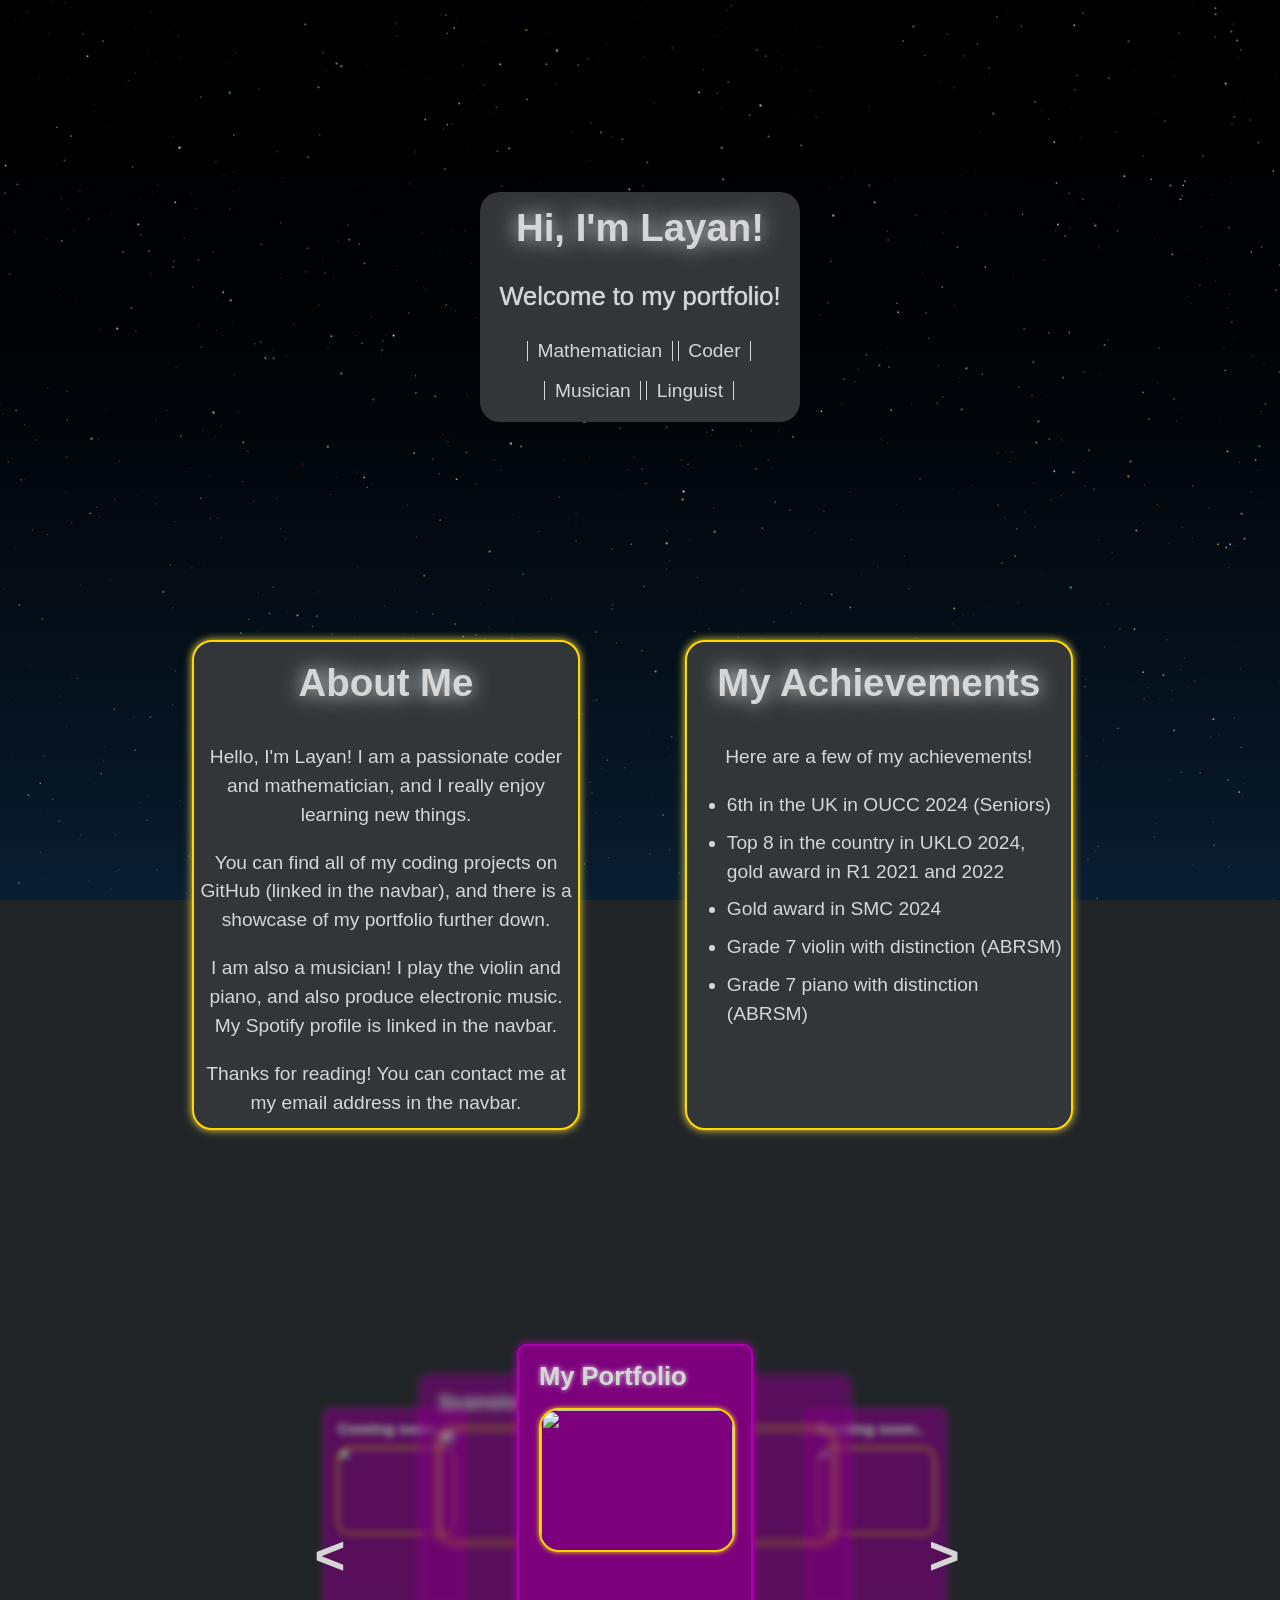
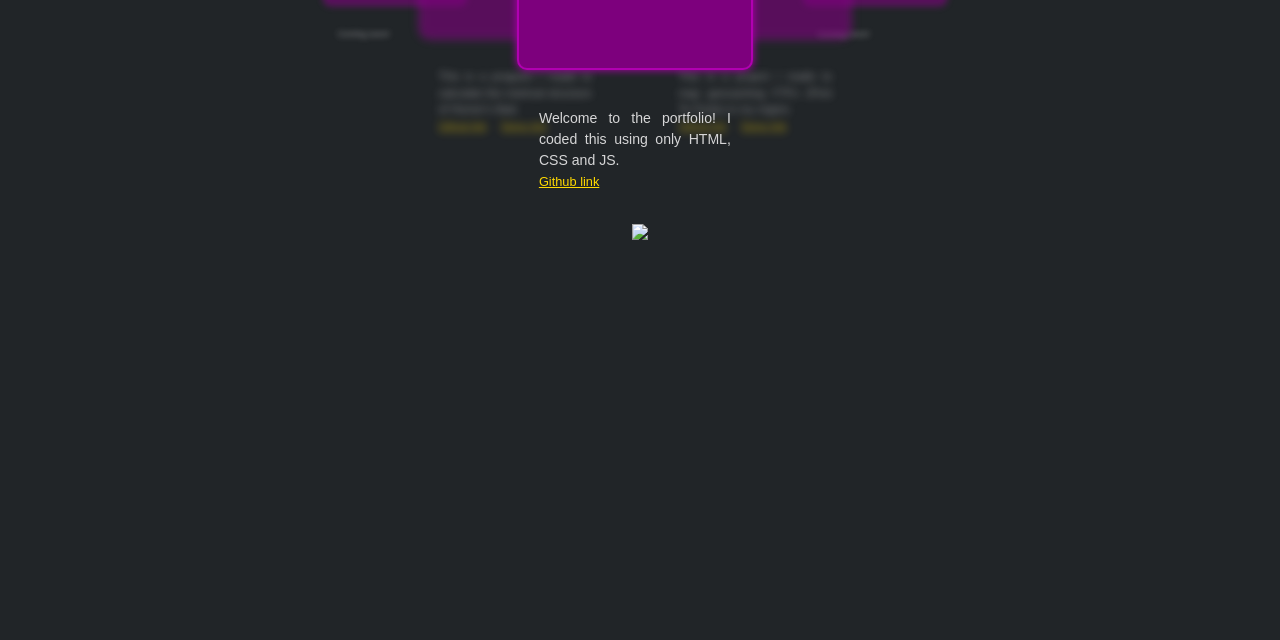
==== index.html @ 6d386d2b "Add files via upload" ====
<!DOCTYPE html>
<html lang="en">
<head>
    <meta charset="UTF-8">
    <meta name="viewport" content="width=device-width, initial-scale=1.0">
    <title>Layan Jethwa - Portfolio</title>
    <link rel="stylesheet" href="style.css">
</head>

<header>
    <div id="navbar-div">
        <a id="spotify" href="https://open.spotify.com/artist/2Bqgl0h9npfGQvjGFLXoxl" target="_blank"><img src="nav_icons/spotify.png"></a>
        <ul id="navbar">
            <li><a href="#home-rect">Home</a></li>
            <li><a href="#about-me">About</a></li>
            <li><a href="#next">Portfolio</a></li>
        </ul>
        <a id="github" href="https://github.com/LayanJethwa/" target="_blank"><img src="nav_icons/github.png"></a>
        <a id="email" href="mailto:lrsjethwa3.14@gmail.com" target="_blank"><img src="nav_icons/email.png"></a>
        <a id="logo" href="#logo-rect"><img src="logo/Layan Jethwa.png"></a>
    </div>
</header>

<body>
    <canvas id="canvas"></canvas>
    <section id="home">
        <div id="home-rect">
            <h1 id="hello">Hi, I'm Layan!</h1>
            <p id="welcome">Welcome to my portfolio!</p>
            <ul id="activities">
                <li> Mathematician</li>
                <li>Coder</li>
                <li>Musician</li>
                <li>Linguist</li>
            </ul>
        </div>
    </section>
    
    <section id="about">

        <div id="about-me">
            <h2 id="about-me-text">About Me</h2>
            <p id="text">Hello, I'm Layan! I am a passionate coder and mathematician, and I really enjoy learning new things.</p>
            <p id="text">You can find all of my coding projects on GitHub (linked in the navbar), and there is a showcase of my portfolio further down.</p>
            <p id="text">I am also a musician! I play the violin and piano, and also produce electronic music. My Spotify profile is linked in the navbar.</p>
            <p id="text">Thanks for reading! You can contact me at my email address in the navbar.</p>
        </div>

        <div id="achievements">
            <h2 id="achievement-text">My Achievements</h2>
            <p id="text">Here are a few of my achievements! </p>
            <ul id="ul-text">
                <li>6th in the UK in OUCC 2024 (Seniors)</li>
                <li>Top 8 in the country in UKLO 2024, gold award in R1 2021 and 2022</li>
                <li>Gold award in SMC 2024</li>
                <li>Grade 7 violin with distinction (ABRSM)</li>
                <li>Grade 7 piano with distinction (ABRSM)</li>
            </ul>
        </div>

    </section>

    <section id="portfolio">
        <div class="carousel">

            <div class="project">
                <h2 id="project-title">Coming soon..</h2>
                <img src="portfolio_screenshots/coming-soon.jpg">
                <p id="project-text">
                Coming soon!
                </p>
            </div>

            <div class="project">
                <h2 id="project-title">Scansion</h2>
                <img src="portfolio_screenshots/scansion.png">
                <p id="project-text">
                This is a program I made to calculate the metrical structure of Homer's Iliad.
                </p>
                <ul id="project-links">
                    <li><a id="project-link" href="https://github.com/LayanJethwa/scansion" target="_blank">Github link</a></li>
                    <li><a id="project-link" href="https://layanjethwa.github.io/scansion/" target="_blank">Demo link</a></li>
                </ul>
            </div>

            <div class="project">
                <h2 id="project-title">My Portfolio</h2>
                <img src="portfolio_screenshots/portfolio.png">
                <p id="project-text">
                Welcome to the portfolio! I coded this using only HTML, CSS and JS.
                </p>
                <ul id="project-links">
                    <li><a id="project-link" href="">Github link</a></li>
                </ul>
            </div>

            <div class="project">
                <h2 id="project-title">FTFs</h2>
                <img src="portfolio_screenshots/ftfs.png">
                <p id="project-text">
                This is a project I made to map geocaching FTFs (First To Finds) in my region.
                </p>
                <ul id="project-links">
                    <li><a id="project-link" href="https://github.com/LayanJethwa/ftfs" target="_blank">Github link</a></li>
                    <li><a id="project-link" href="https://layanjethwa.github.io/ftfs/" target="_blank">Demo link</a></li>
                </ul>
            </div>

            <div class="project">
                <h2 id="project-title">Coming soon..</h2>
                <img src="portfolio_screenshots/coming-soon.jpg">
                <p id="project-text">
                Coming soon!
                </p>
            </div>

            <button id="next">></button>
            <button id="prev"><</button>

        </div>
    </section>

    <div id="logo-rect">
        <img id="logo-big" src="logo/Layan Jethwa.png">
    </div>

    <script type="text/javascript" src="app.js"></script>
</body>
</html>
---- style.css ----
:root {
    --home-glow: 8;
    --moved: 'false';
}

html {
    font-size: 110%;
}

body {
    margin: 0;
    padding: 0;
    font-family: 'Work Sans', Helvetica, sans-serif;
    color: #d6d6d7;
    background-image: linear-gradient(to right, #727272 0%,#212528 5%,#212528 95%,#727272 100%);
    line-height: 1.5;
    overflow-x: hidden;
    margin-top: 15%;
    display: flex;
    justify-content: center;
    align-items: center;
}

canvas {
    position: fixed;
    top: 0px;
    left: 0px;
    z-index: -2;
}

header {
    position: fixed;
    display: flex;
    justify-content: center;
    justify-items: center;
    top: 0;
    z-index: 9999;

    #navbar-div {
        position: fixed;
        display: flex;
        justify-content: center;
        justify-items: center;
        width: 100%;
        top: 0;
        z-index: -1;

        a img {
            position: absolute;
            height: 2.5rem;
            margin-top: 1vh;
        }

        a:not(#logo) img {
            position: absolute;
            height: 2.2rem;
            width: 2.2rem;
            margin-top: 1vh;
        }

        #logo {
            position: absolute;
            z-index: 2;
            margin-left: 85vw;
        }

        #github {
            margin-left: 30rem;
        }

        #email {
            margin-left: 5vw;
        }

        #spotify {
            margin-left: 4vw;
            z-index: 2;
        }

        #navbar {
            list-style-type: none;
            margin: 0;
            padding: 0;
            overflow: hidden;
            width: 95%;
            background-image: linear-gradient(to right, rgba(33,37,40,0) 0%,rgba(33,37,40,0.36) 5%,rgba(41,45,47,0.5) 7%,rgba(114,114,114,0.71) 25%,rgba(114,114,114,1) 50%,rgba(114,114,114,0.71) 75%,rgba(41,45,47,0.5) 93%,rgba(33,37,40,0.36) 95%,rgba(33,37,40,0) 100%);
            justify-content: center;
            display: flex;
            position: absolute;
        
            li {
                float: left;
            }
              
            li a {
                display: block;
                color: #d6d6d7;
                text-shadow: 0px 0px 1px;
                text-align: center;
                padding: 2vh 4vh;
                text-decoration: none;
            }

        }
    }
} 

#home-rect{
    scroll-margin-top: 50vh;
    position: absolute;
    left: 0; 
    right: 0; 
    margin-inline: auto; 
    width: fit-content;
    width: 25vw;
    height: 18vw;
    background:#323639;
    border: 2px solid gold;
    border-radius: 20px;
    box-shadow: 0px 0px max(8px, calc(var(--home-glow) * 1px)) rgb(252, 225, 72);
    text-align: center;
    display: flex;
    flex-direction: column;
    justify-content: center;
    justify-items: center;
    justify-self: center;

    #hello {
        margin-top: 2%;
        text-shadow: 0px 0px 20px #e7e7e8;
        font-size: 3vw;
    }

    #welcome {
        margin-top: -3.5%;
        font-size: 2vw;
        text-shadow: 0px 0px 1px #e7e7e8;
    }

    #activities {
        margin-top: -5%;
        list-style-type: none;
        position: relative;
        left: -1px;
        padding: 0;

        > li {
            display: inline-block;
            line-height: 1;
            padding: 0 .5em;
            margin-bottom: 0;
            border-left: 1px solid;
            border-right: 1px solid;
            margin-top: 5%;
            font-size: 1.5vw;
        }
    }
}

#about-me {
    scroll-margin-top: 11vh;
    position: absolute;
    margin-inline: auto; 
    width: fit-content;
    float: left;
    margin-top: 35%;
    width: 30vw;
    height: 38vw;
    align-items: start;
    left: 15vw;
    background:#323639;
    border: 2px solid gold;
    border-radius: 20px;
    box-shadow: 0px 0px 8px rgb(252, 225, 72);
    text-align: center;

    #about-me-text {
        margin-top: 3%;
        font-size: 3vw;
        text-shadow: 0px 0px 20px #e7e7e8;
    }
}

#achievements {
    position: absolute;
    margin-inline: auto;
    width: fit-content;
    float: right;
    margin-top: 35%;
    width: 30vw;
    height: 38vw;
    align-items: start;
    left: 53.5vw;
    background:#323639;
    border: 2px solid gold;
    border-radius: 20px;
    box-shadow: 0px 0px 8px rgb(252, 225, 72);
    text-align: center;

    #achievement-text {
        margin-top: 3%;
        font-size: 3vw;
        text-shadow: 0px 0px 20px #e7e7e8;
    }
}

#text {
    font-size: 1.5vw;
    margin-left: 0.5vw;
    margin-right: 0.5vw;
}

#ul-text {
    font-size: 1.5vw;
    margin-right: 0.5vw;
    text-align: left;

    li {
        margin-bottom: 1vh;
    }
}

#work {
    clear: both;
    line-height: 200px;
    text-align: center;
    text-shadow: 0px 0px 20px #e7e7e8;
}

.carousel {
    position: absolute;
    width: 80vw;
    height: 60vw;
    margin-top: 90%;
    display: flex;
    justify-content: center;
    justify-self: center;
    justify-items: center;
    left: 9.6%;
}

.project {
    position: absolute;
    width: 15vw;
    height: 22vw;
    text-align: justify;
    background-color: rgb(125, 0, 125);
    border: 2px solid rgb(177, 0, 177);
    box-shadow: 0px 0px 8px rgb(177, 0, 177);
    border-radius: 10px;
    padding: 20px;
    transition: 0.5s;
    left: calc(50%-110px);
    top: 0;
    img {
        max-width: inherit;
        max-height: 11vw;
        height: inherit;
        width: inherit;
        object-fit: cover;
        margin-top: -1vh;
        border: 2px solid gold;
        border-radius: 20px;
        box-shadow: 0px 0px 5px gold;
    }
    #project-title {
        margin-top: -1vh;
        text-shadow: 0px 0px 5px;
        font-size: 2vw;
    }
    #project-text {
        margin-top: 1vh;
        font-size: 1.1vw;
    }
    #project-links {
        display: flex;
        list-style-type: none;
        position: absolute;
        margin: 0;
        padding: 0;
    }
    #project-link {
        font-size: 1vw;
        margin-top: -3.5vh;
        color: rgb(255, 217, 0);
        float: left;
        display: block;
        padding: 2vh 2vh;
        margin-left: -2vh;
    }
}

#next, #prev {
    scroll-margin-top: 50vh;
    position: absolute;
    color: #d6d6d7;
    background-color: transparent;
    border: none;
    font-size: 3em;
    font-weight: bold;
    top: 20vh;
    margin-left: 26.5vw;
    z-index: 2;
}

#next {
    left: 45%;
}

#prev {
    left: -15%;
}

#logo-rect {
    position: absolute;
    display: flex;
    justify-content: center;
    width: 25vw;
    height: 40vw;
    margin-top: 280%;

    #logo-big {
        margin-top: 30%;
        height: 25vw;
    }
}
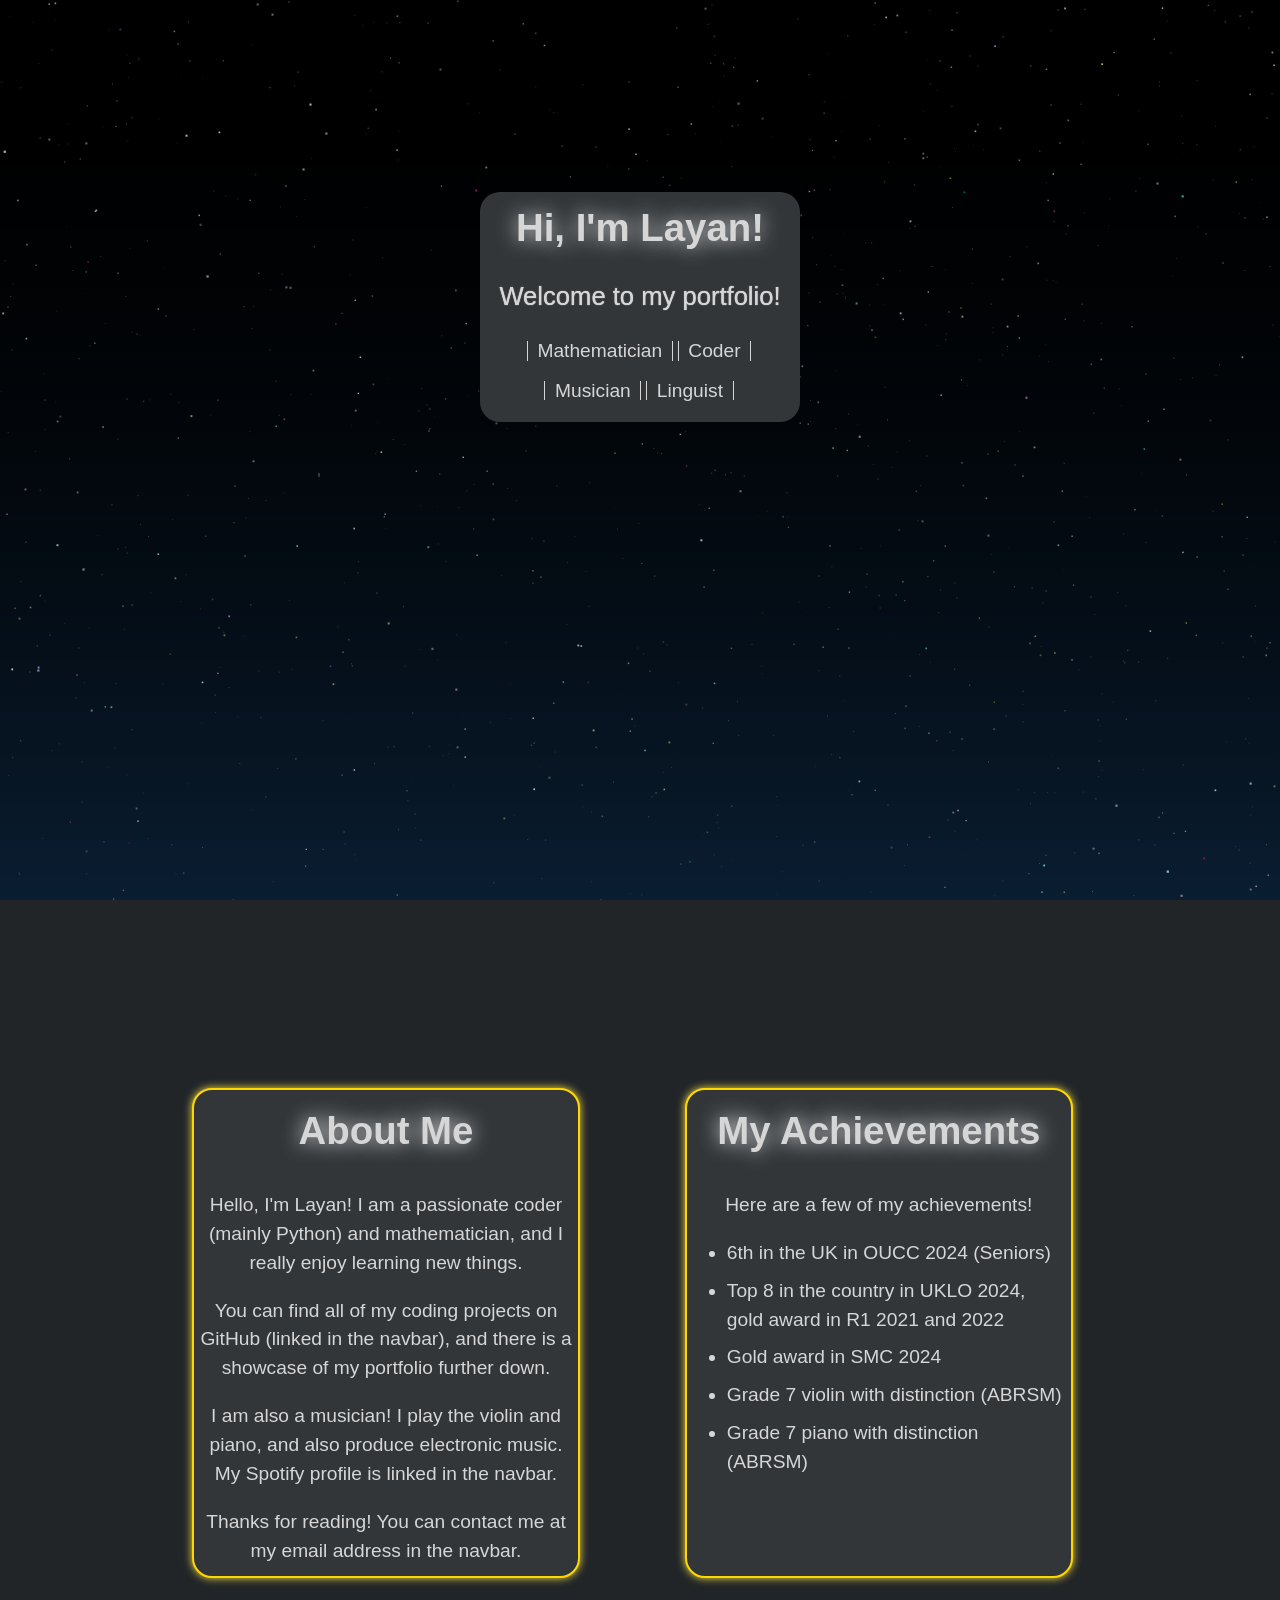
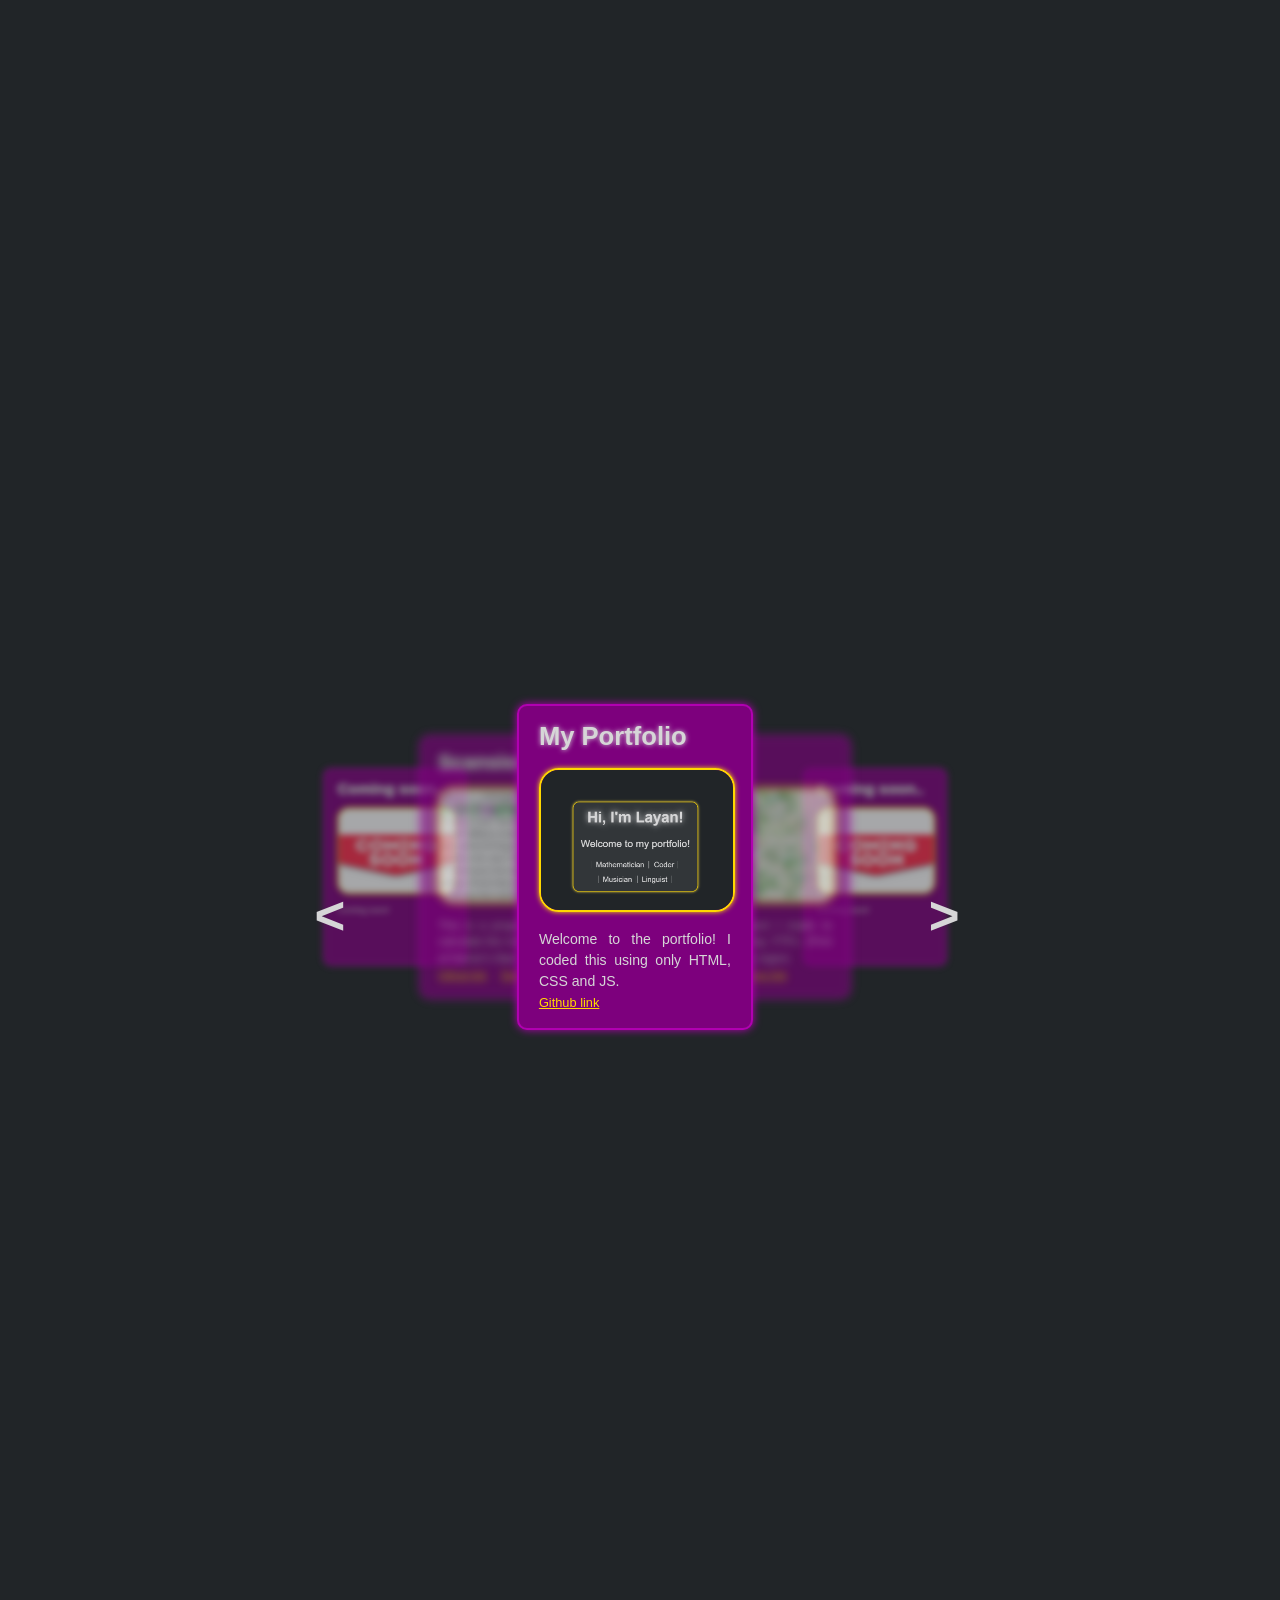
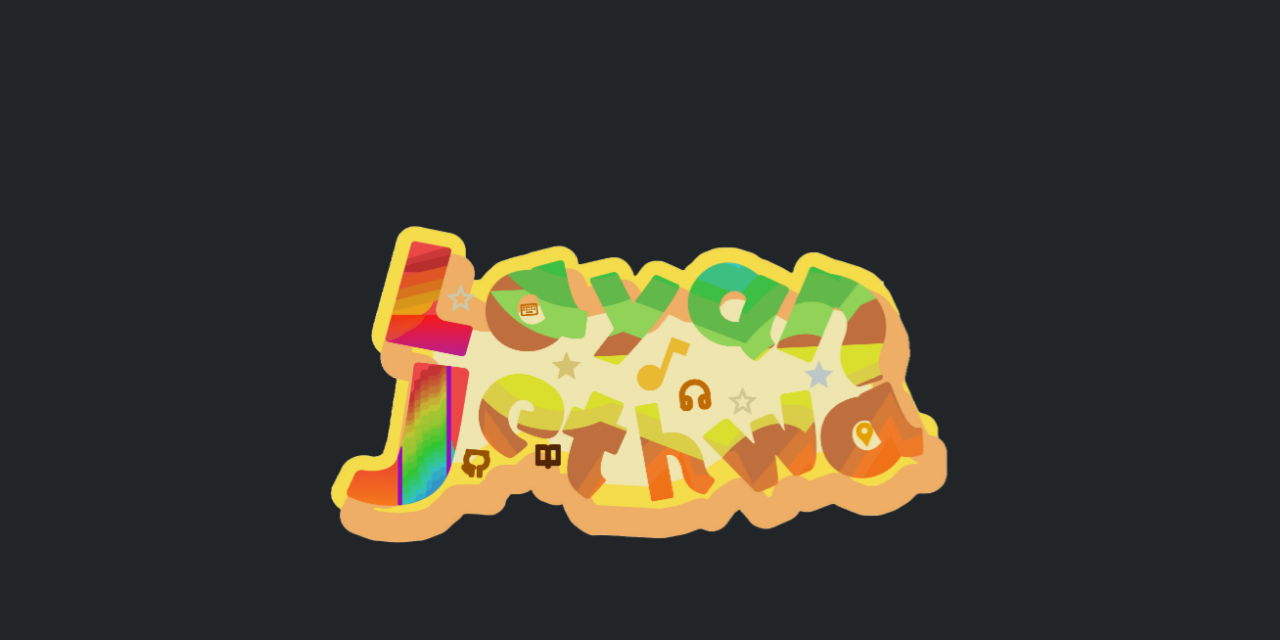
==== commit 64a1d269: "Add files via upload" ====
--- a/index.html
+++ b/index.html
@@ -40,7 +40,7 @@
 
         <div id="about-me">
             <h2 id="about-me-text">About Me</h2>
-            <p id="text">Hello, I'm Layan! I am a passionate coder and mathematician, and I really enjoy learning new things.</p>
+            <p id="text">Hello, I'm Layan! I am a passionate coder (mainly Python) and mathematician, and I really enjoy learning new things.</p>
             <p id="text">You can find all of my coding projects on GitHub (linked in the navbar), and there is a showcase of my portfolio further down.</p>
             <p id="text">I am also a musician! I play the violin and piano, and also produce electronic music. My Spotify profile is linked in the navbar.</p>
             <p id="text">Thanks for reading! You can contact me at my email address in the navbar.</p>
@@ -90,7 +90,7 @@
                 Welcome to the portfolio! I coded this using only HTML, CSS and JS.
                 </p>
                 <ul id="project-links">
-                    <li><a id="project-link" href="">Github link</a></li>
+                    <li><a id="project-link" href="https://github.com/LayanJethwa/portfolio">Github link</a></li>
                 </ul>
             </div>
 
--- a/style.css
+++ b/style.css
@@ -117,7 +117,7 @@
     background:#323639;
     border: 2px solid gold;
     border-radius: 20px;
-    box-shadow: 0px 0px max(8px, calc(var(--home-glow) * 1px)) rgb(252, 225, 72);
+    box-shadow: 0px 0px max(8px, calc(var(--home-glow) * 1px)) rgba(252, 225, 72, 0.863);
     text-align: center;
     display: flex;
     flex-direction: column;
@@ -163,7 +163,7 @@
     margin-inline: auto; 
     width: fit-content;
     float: left;
-    margin-top: 35%;
+    margin-top: 70%;
     width: 30vw;
     height: 38vw;
     align-items: start;
@@ -186,7 +186,7 @@
     margin-inline: auto;
     width: fit-content;
     float: right;
-    margin-top: 35%;
+    margin-top: 70%;
     width: 30vw;
     height: 38vw;
     align-items: start;
@@ -231,7 +231,7 @@
     position: absolute;
     width: 80vw;
     height: 60vw;
-    margin-top: 90%;
+    margin-top: 165%;
     display: flex;
     justify-content: center;
     justify-self: center;
@@ -317,7 +317,7 @@
     justify-content: center;
     width: 25vw;
     height: 40vw;
-    margin-top: 280%;
+    margin-top: 530%;
 
     #logo-big {
         margin-top: 30%;
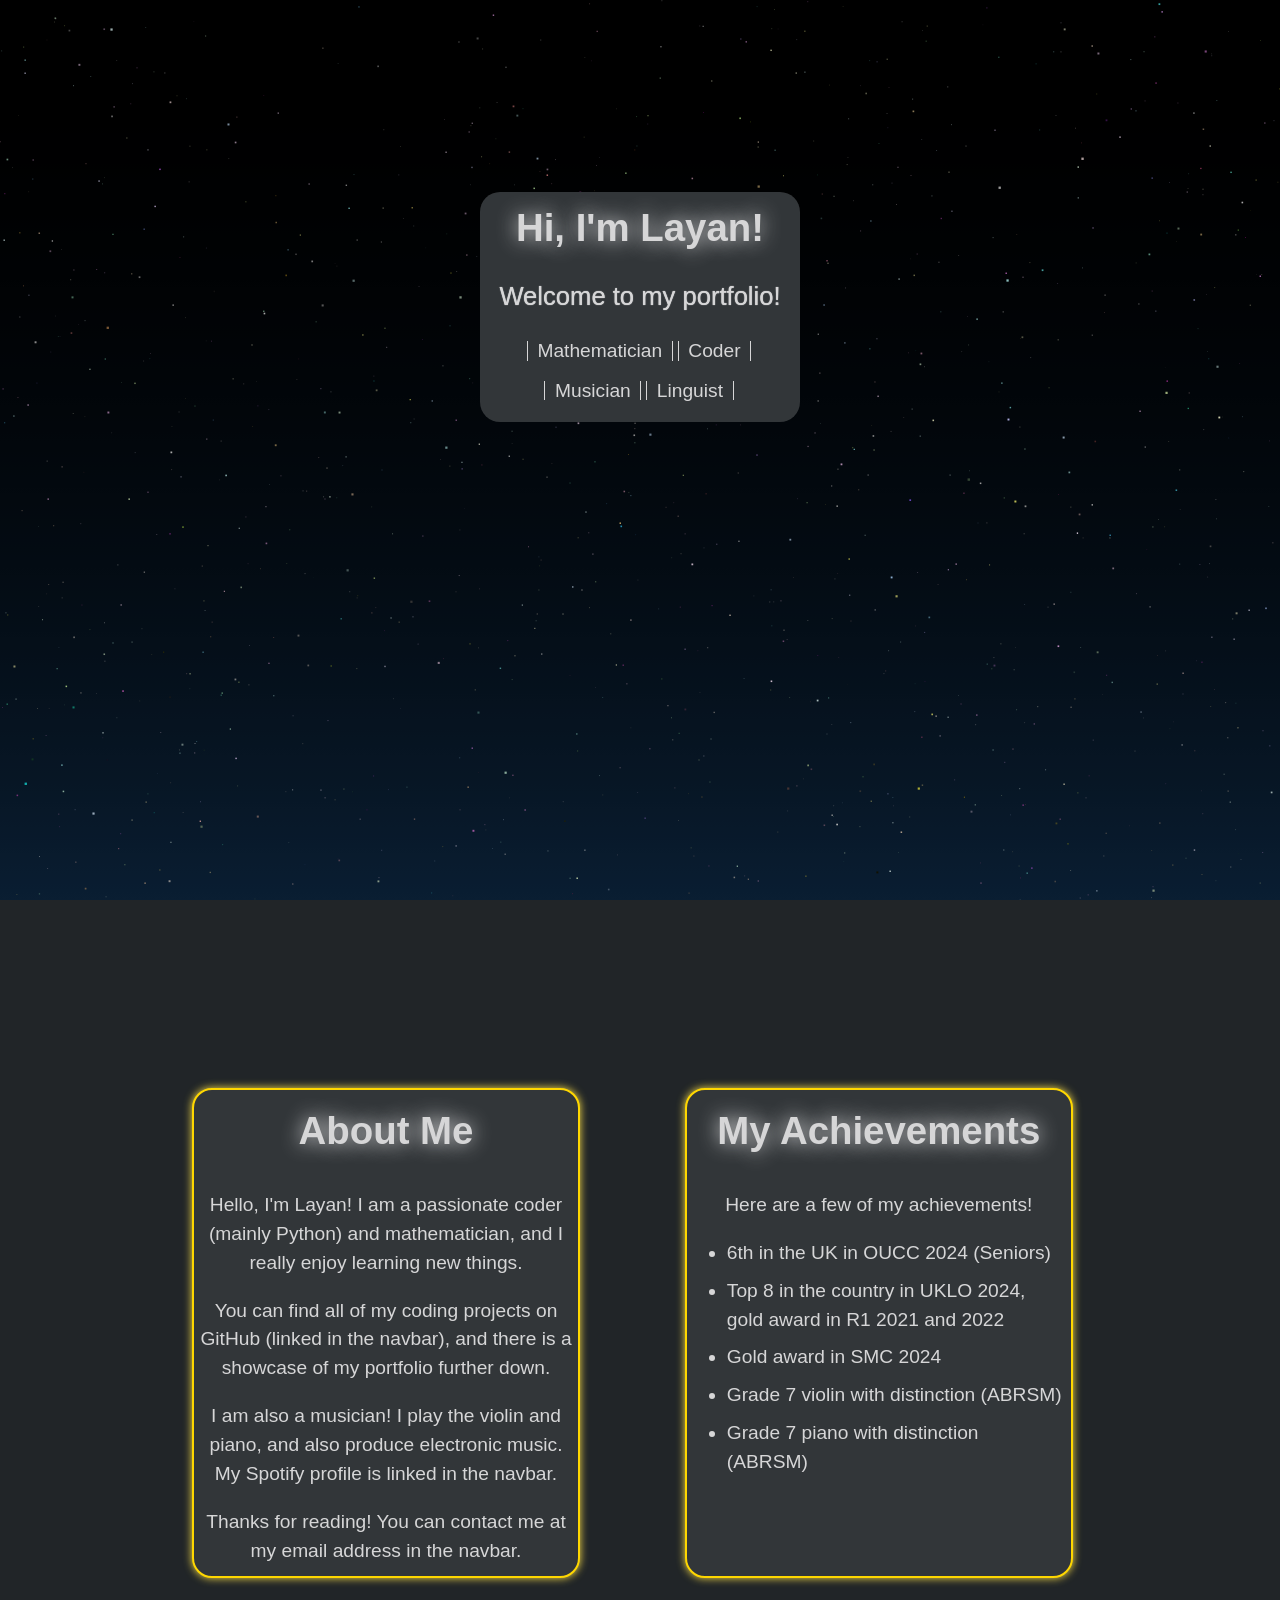
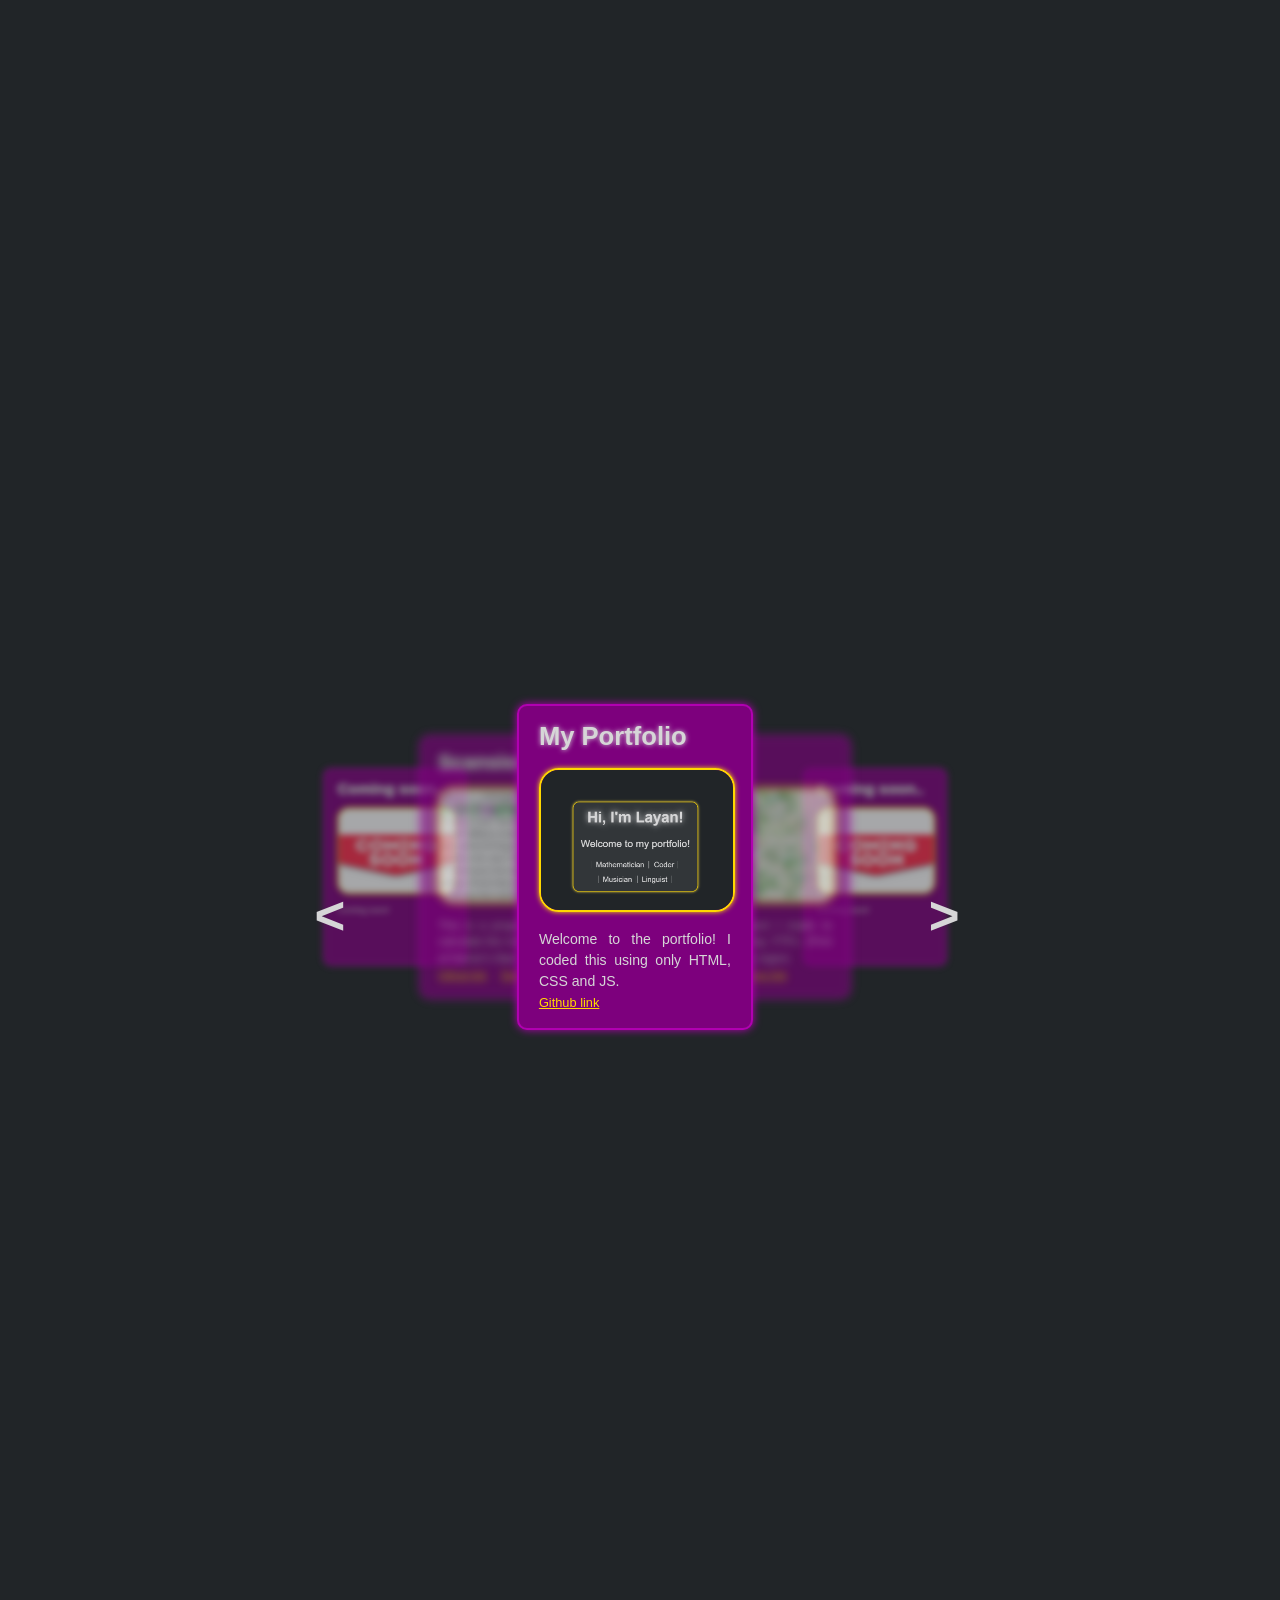
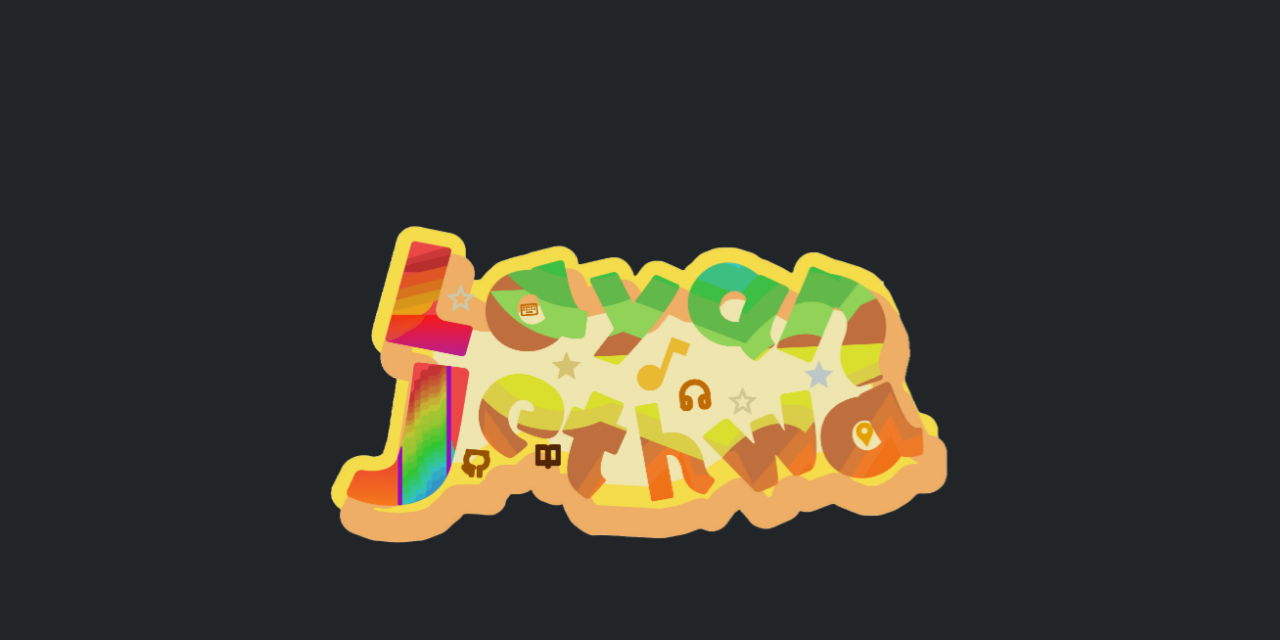
==== commit 7512fe2f: "Add files via upload" ====
--- a/index.html
+++ b/index.html
@@ -90,7 +90,7 @@
                 Welcome to the portfolio! I coded this using only HTML, CSS and JS.
                 </p>
                 <ul id="project-links">
-                    <li><a id="project-link" href="https://github.com/LayanJethwa/portfolio">Github link</a></li>
+                    <li><a id="project-link" href="https://github.com/LayanJethwa/portfolio" target="_blank">Github link</a></li>
                 </ul>
             </div>
 
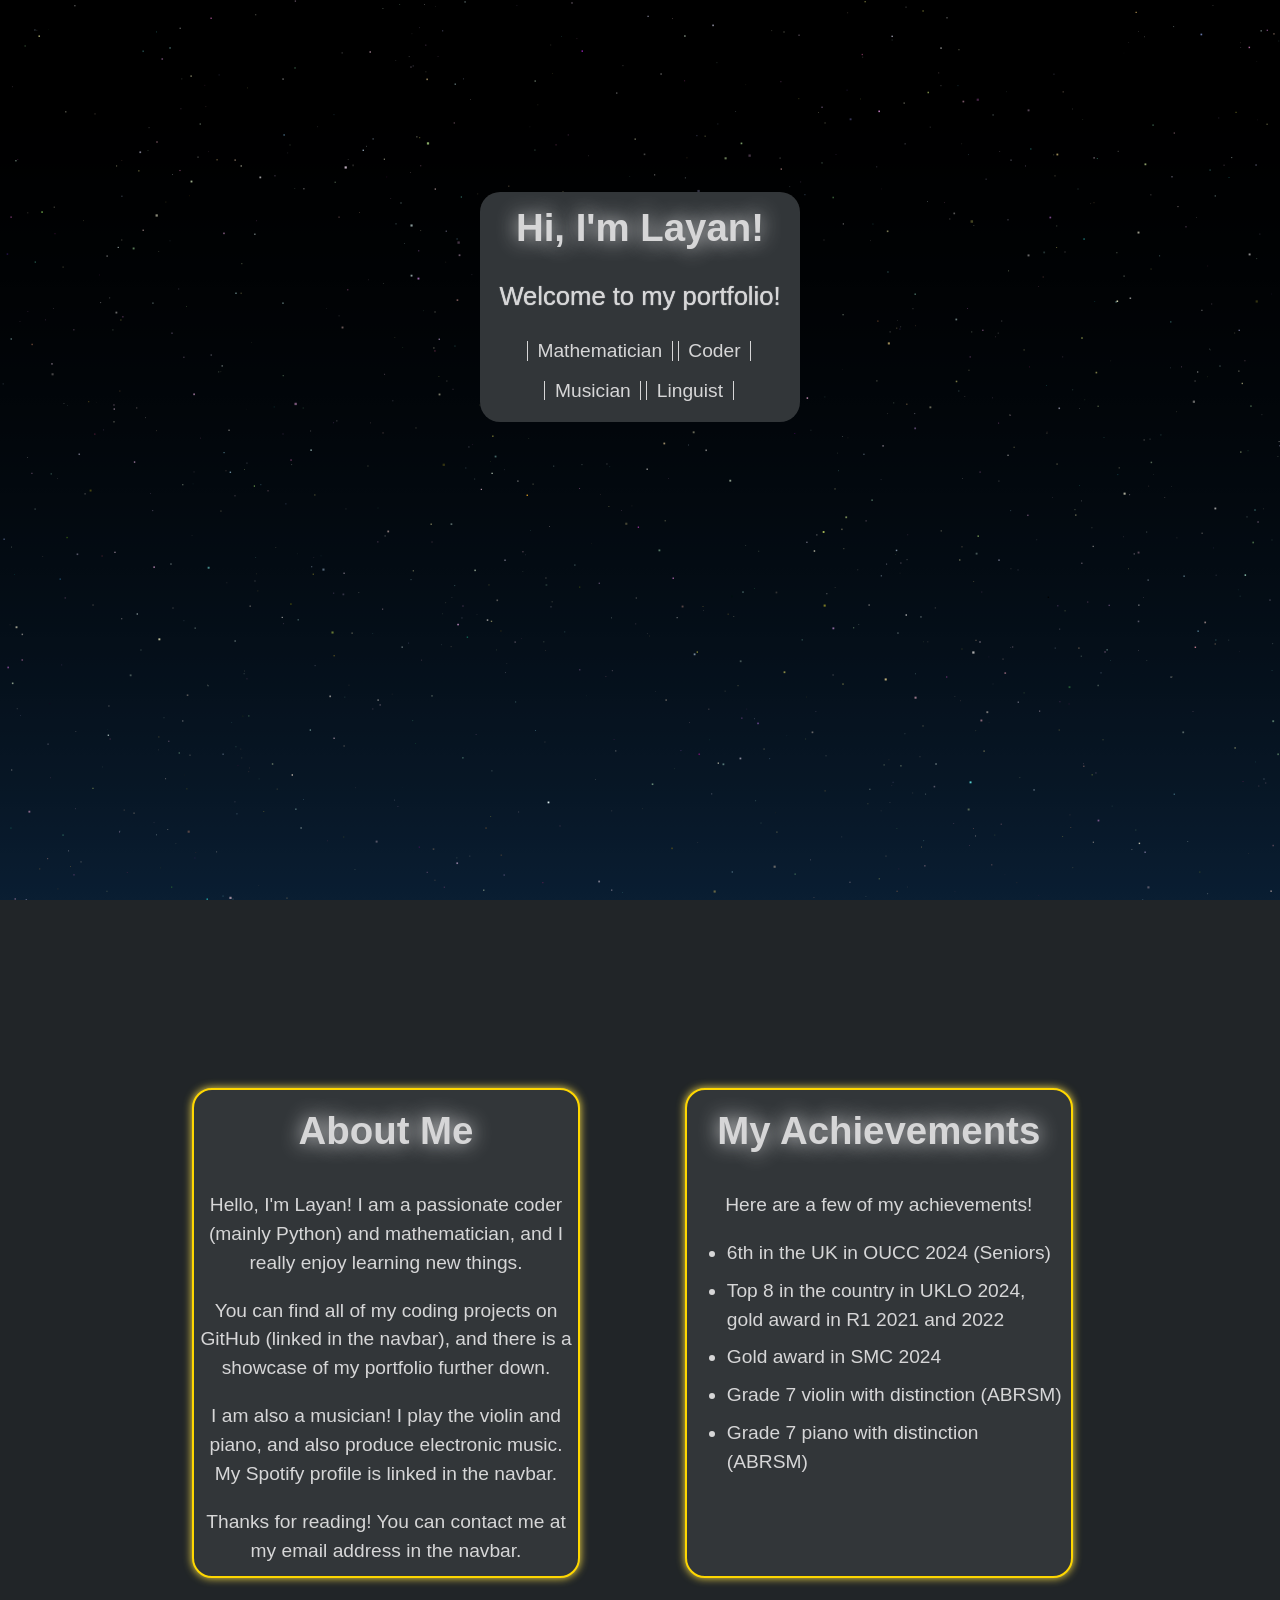
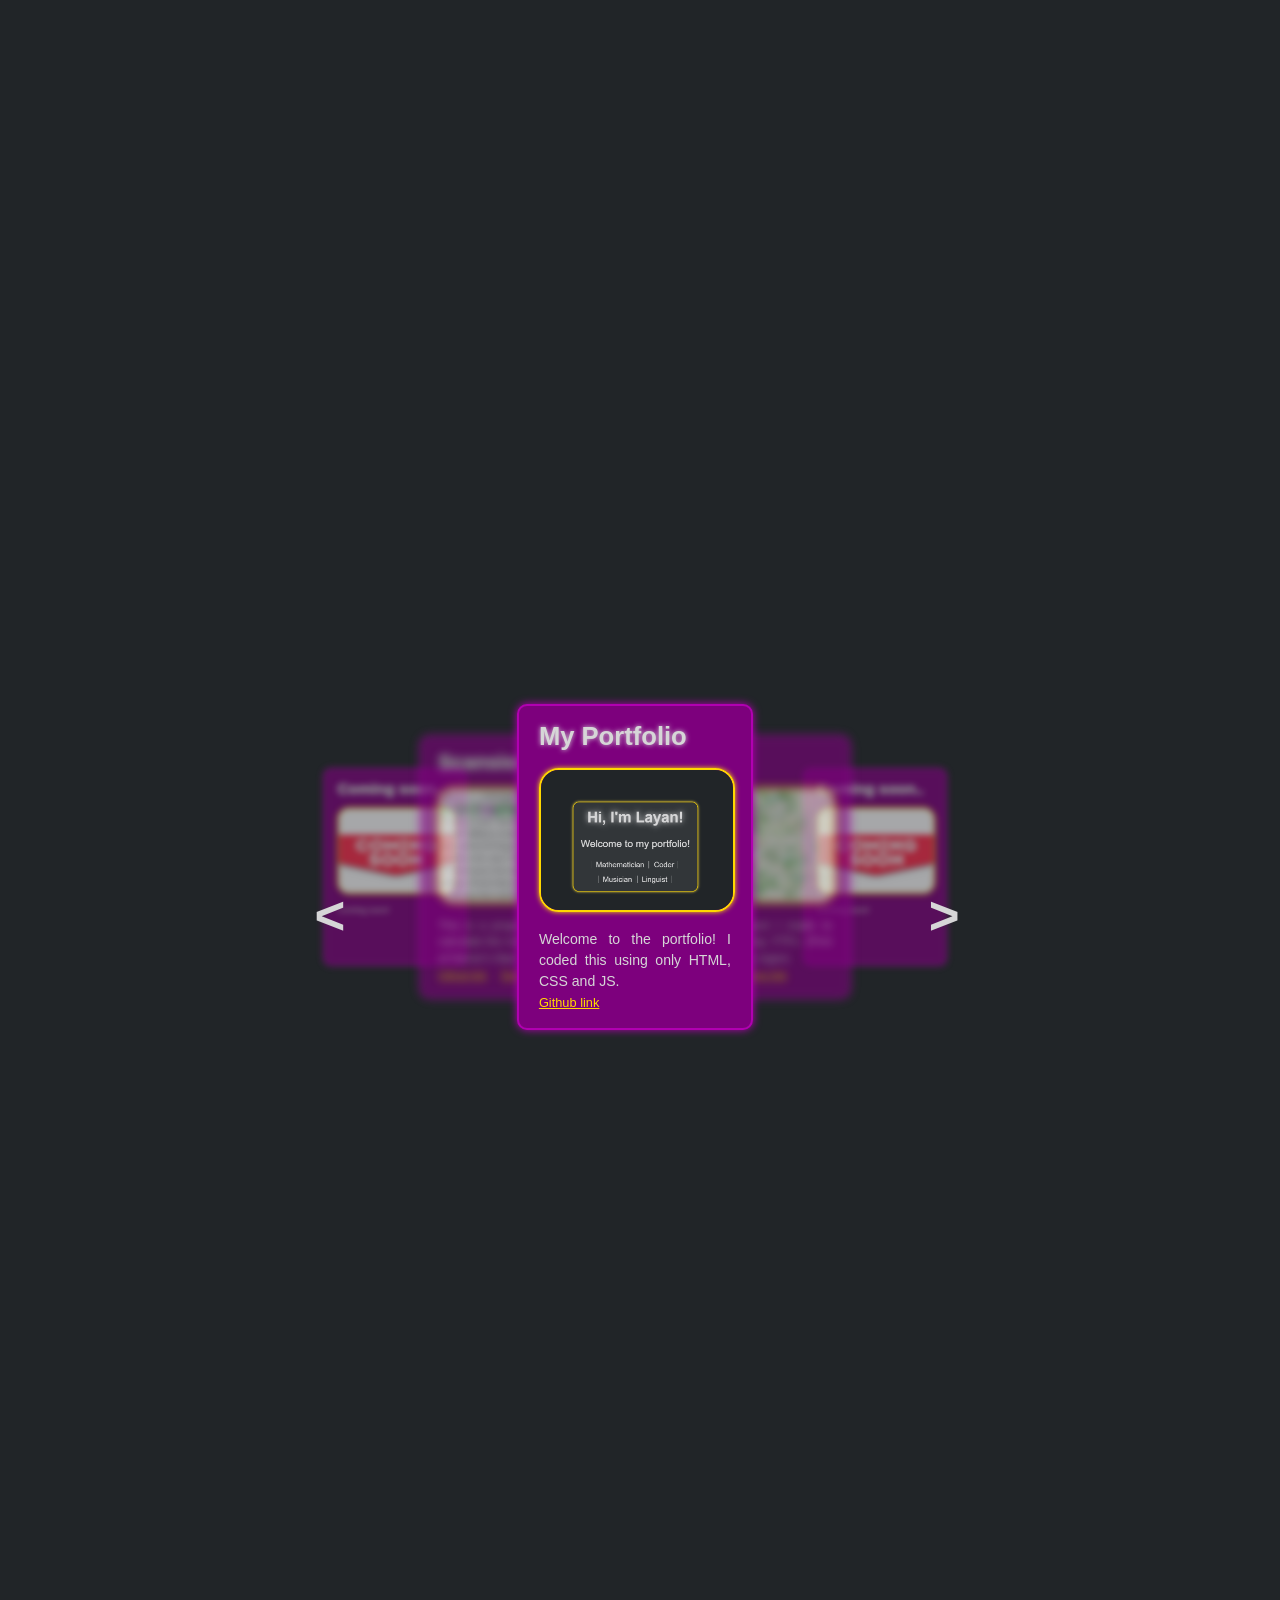
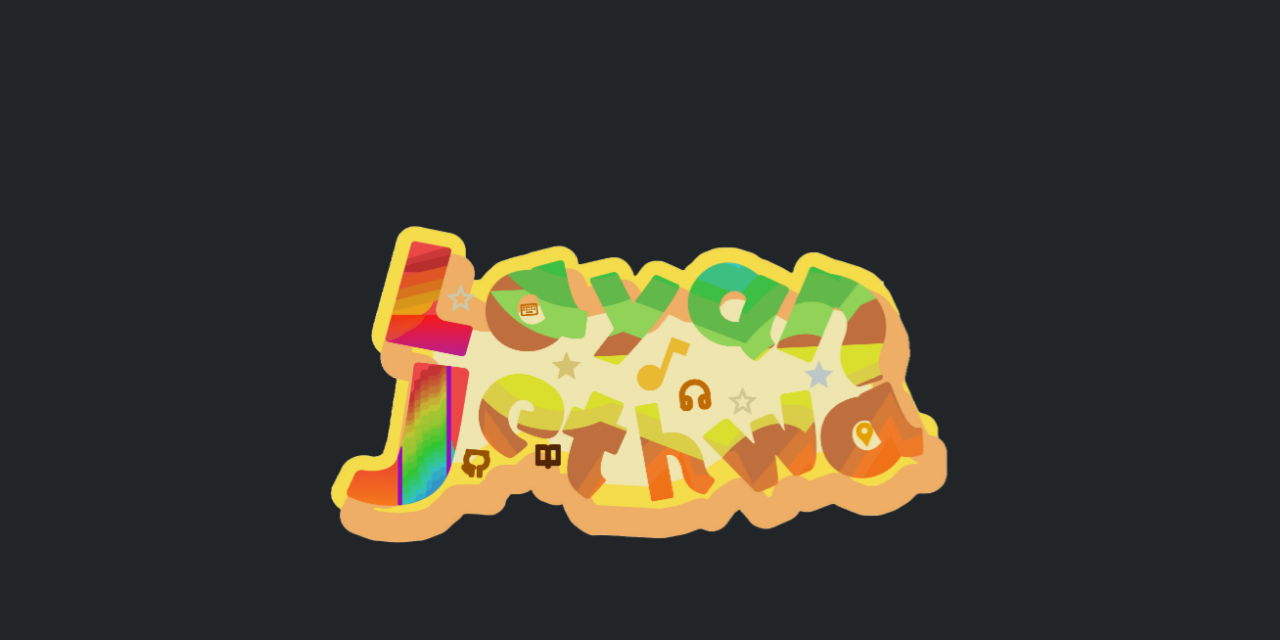
==== commit d6314459: "Add files via upload" ====
--- a/index.html
+++ b/index.html
@@ -17,7 +17,7 @@
         </ul>
         <a id="github" href="https://github.com/LayanJethwa/" target="_blank"><img src="nav_icons/github.png"></a>
         <a id="email" href="mailto:lrsjethwa3.14@gmail.com" target="_blank"><img src="nav_icons/email.png"></a>
-        <a id="logo" href="#logo-rect"><img src="logo/Layan Jethwa.png"></a>
+        <a id="logo" href="#logo-rect"><img src="logo/logo_bw.png"></a>
     </div>
 </header>
 
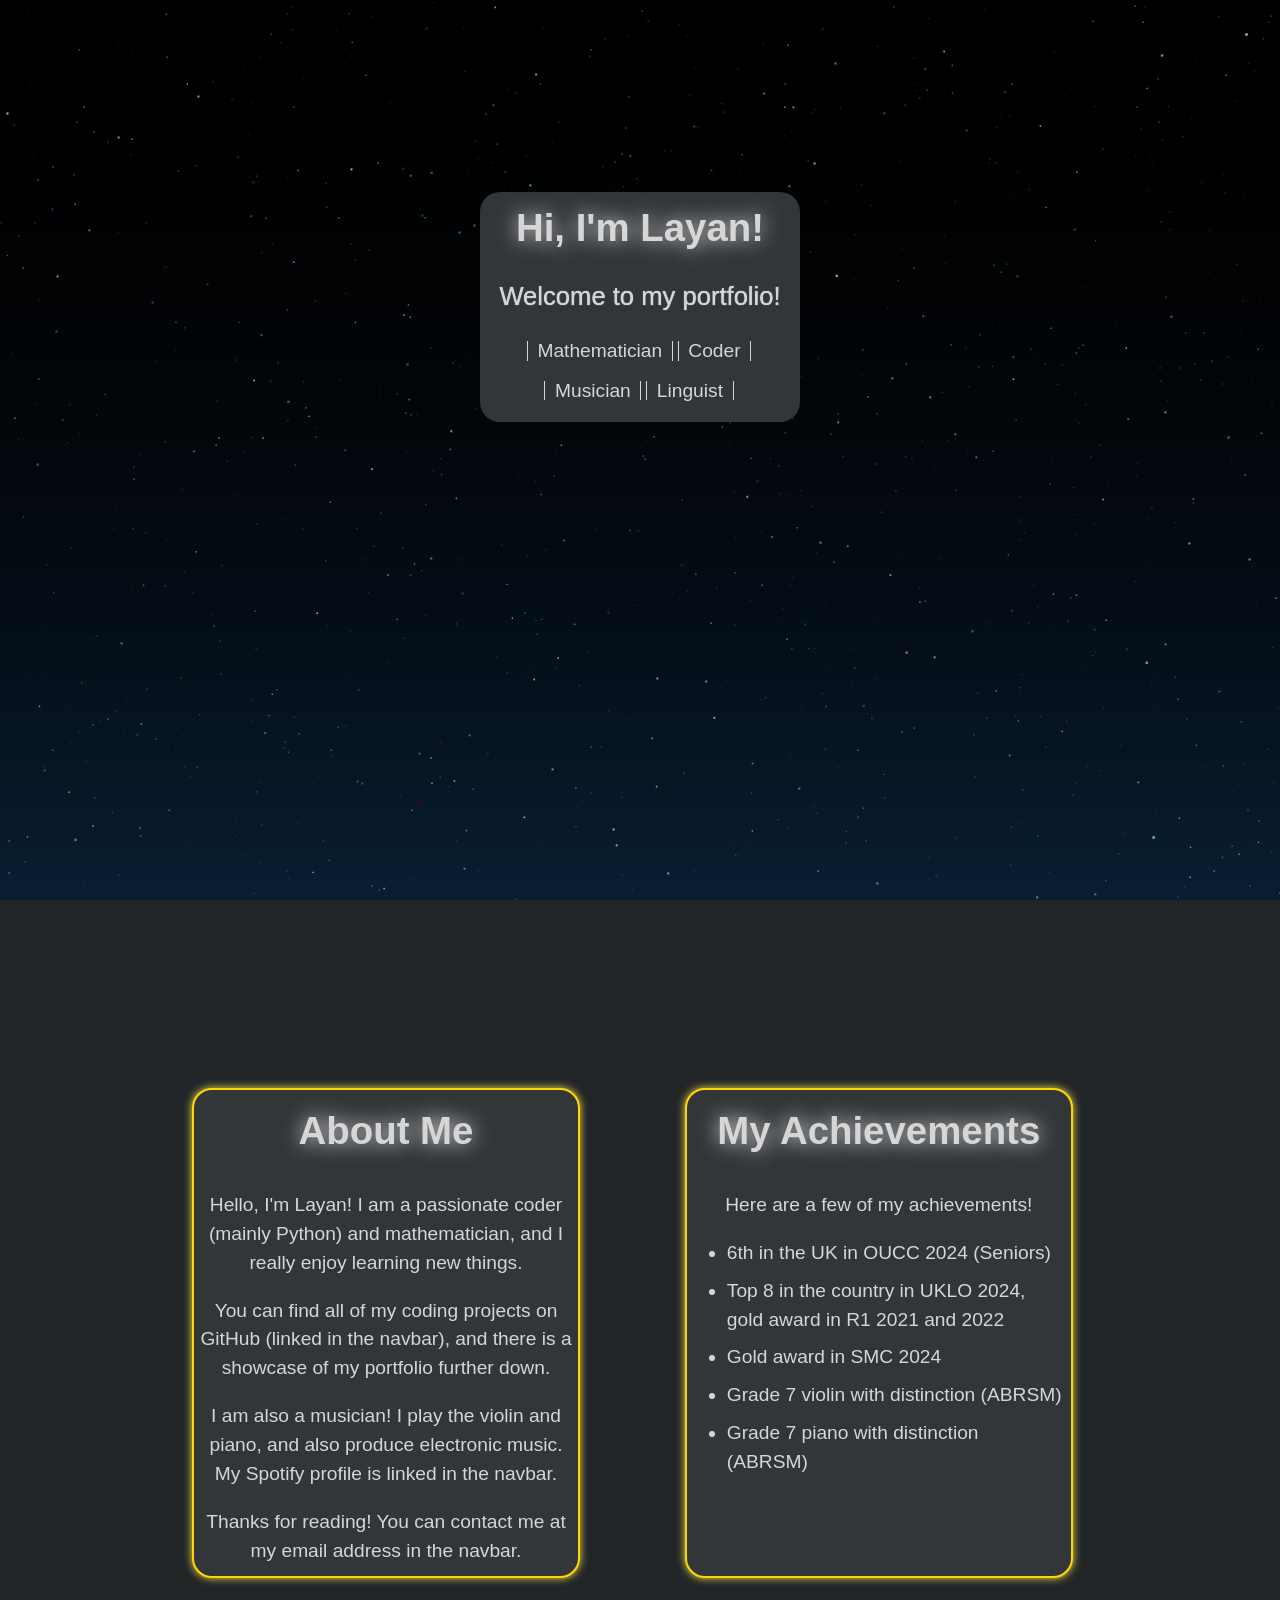
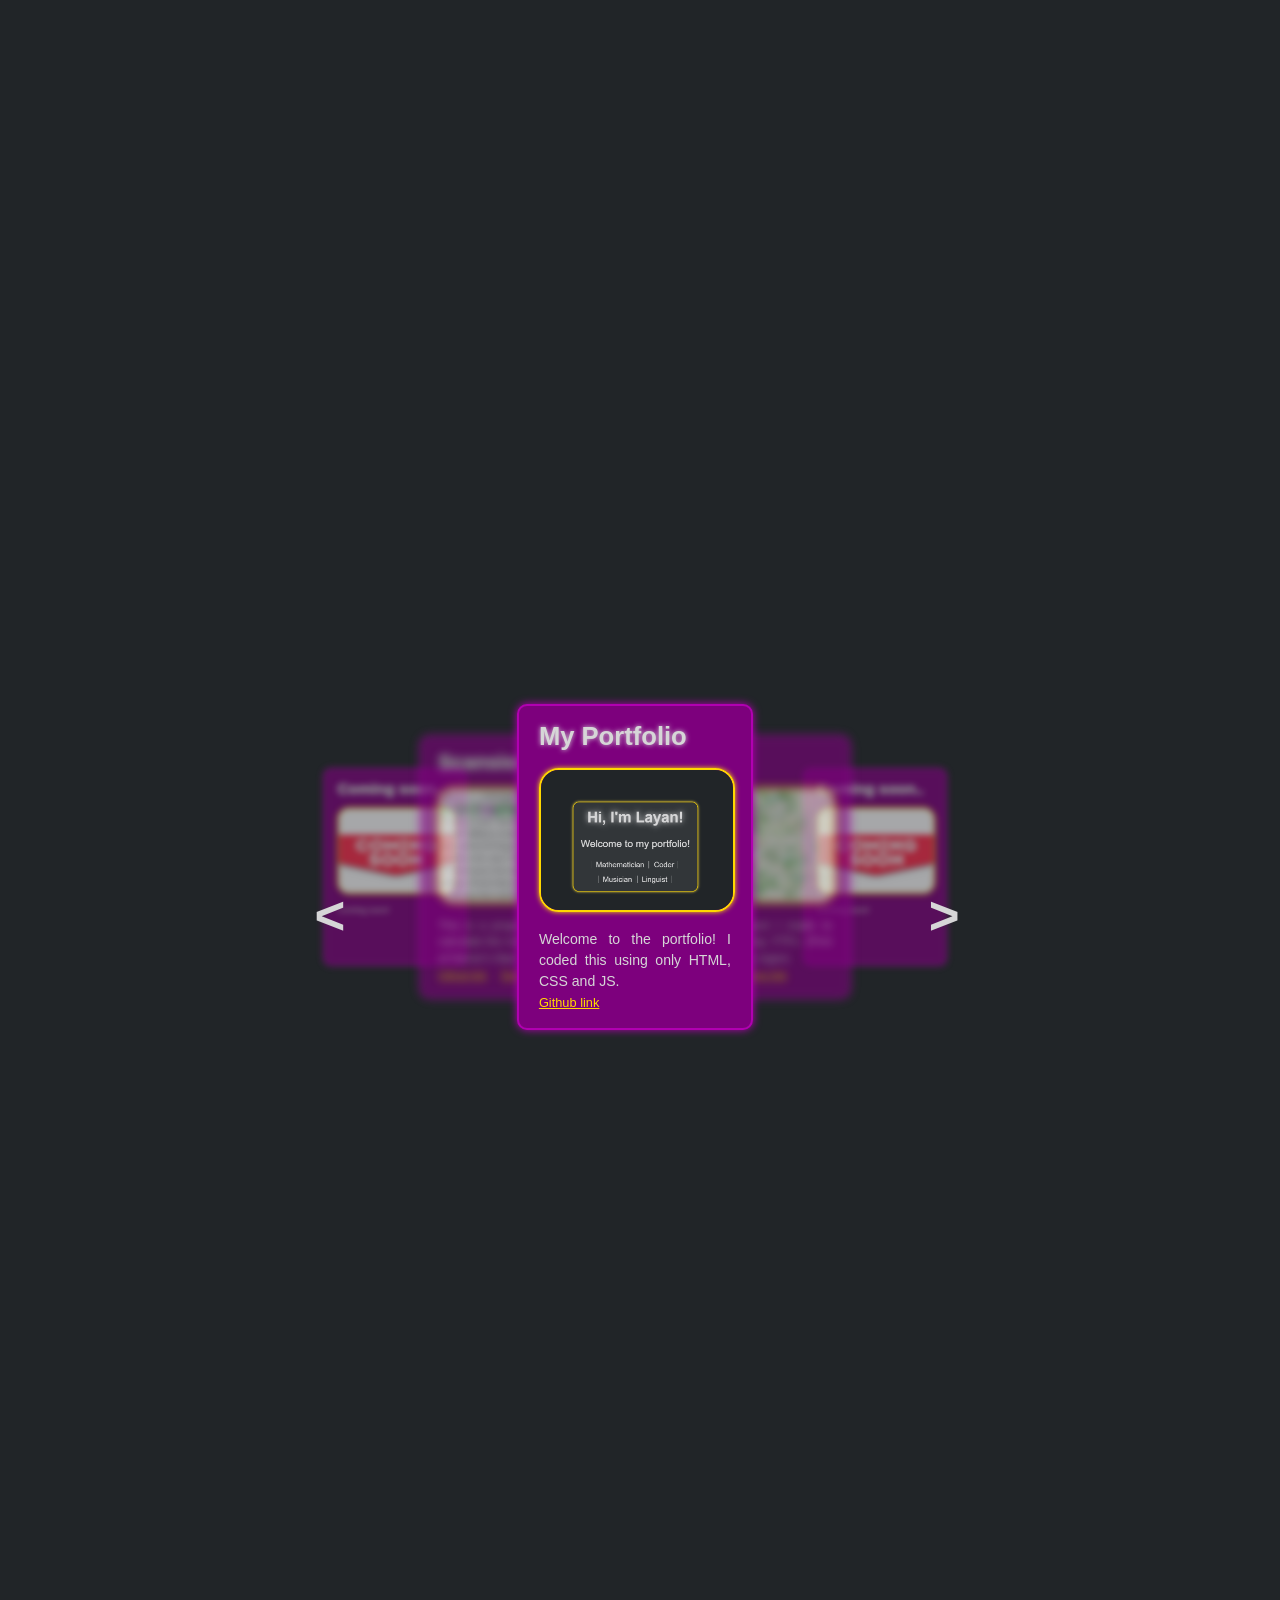
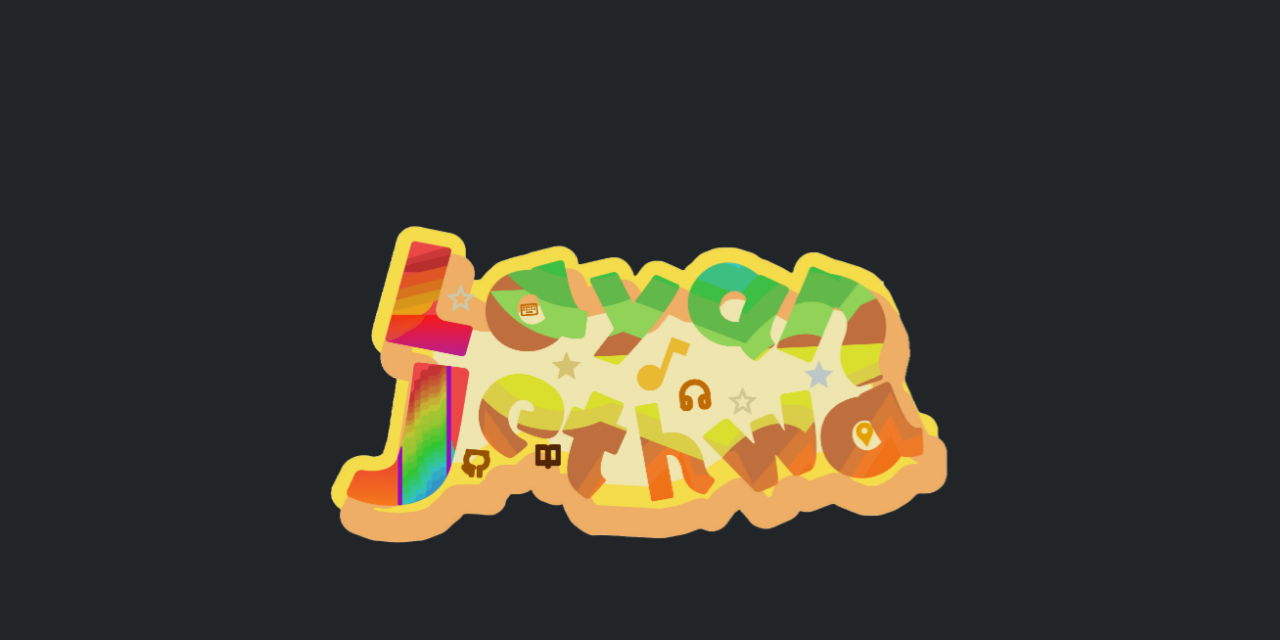
==== commit d2e77879: "initial commit" ====
--- a/index.html
+++ b/index.html
@@ -1,129 +1,129 @@
-<!DOCTYPE html>
-<html lang="en">
-<head>
-    <meta charset="UTF-8">
-    <meta name="viewport" content="width=device-width, initial-scale=1.0">
-    <title>Layan Jethwa - Portfolio</title>
-    <link rel="stylesheet" href="style.css">
-</head>
-
-<header>
-    <div id="navbar-div">
-        <a id="spotify" href="https://open.spotify.com/artist/2Bqgl0h9npfGQvjGFLXoxl" target="_blank"><img src="nav_icons/spotify.png"></a>
-        <ul id="navbar">
-            <li><a href="#home-rect">Home</a></li>
-            <li><a href="#about-me">About</a></li>
-            <li><a href="#next">Portfolio</a></li>
-        </ul>
-        <a id="github" href="https://github.com/LayanJethwa/" target="_blank"><img src="nav_icons/github.png"></a>
-        <a id="email" href="mailto:lrsjethwa3.14@gmail.com" target="_blank"><img src="nav_icons/email.png"></a>
-        <a id="logo" href="#logo-rect"><img src="logo/logo_bw.png"></a>
-    </div>
-</header>
-
-<body>
-    <canvas id="canvas"></canvas>
-    <section id="home">
-        <div id="home-rect">
-            <h1 id="hello">Hi, I'm Layan!</h1>
-            <p id="welcome">Welcome to my portfolio!</p>
-            <ul id="activities">
-                <li> Mathematician</li>
-                <li>Coder</li>
-                <li>Musician</li>
-                <li>Linguist</li>
-            </ul>
-        </div>
-    </section>
-    
-    <section id="about">
-
-        <div id="about-me">
-            <h2 id="about-me-text">About Me</h2>
-            <p id="text">Hello, I'm Layan! I am a passionate coder (mainly Python) and mathematician, and I really enjoy learning new things.</p>
-            <p id="text">You can find all of my coding projects on GitHub (linked in the navbar), and there is a showcase of my portfolio further down.</p>
-            <p id="text">I am also a musician! I play the violin and piano, and also produce electronic music. My Spotify profile is linked in the navbar.</p>
-            <p id="text">Thanks for reading! You can contact me at my email address in the navbar.</p>
-        </div>
-
-        <div id="achievements">
-            <h2 id="achievement-text">My Achievements</h2>
-            <p id="text">Here are a few of my achievements! </p>
-            <ul id="ul-text">
-                <li>6th in the UK in OUCC 2024 (Seniors)</li>
-                <li>Top 8 in the country in UKLO 2024, gold award in R1 2021 and 2022</li>
-                <li>Gold award in SMC 2024</li>
-                <li>Grade 7 violin with distinction (ABRSM)</li>
-                <li>Grade 7 piano with distinction (ABRSM)</li>
-            </ul>
-        </div>
-
-    </section>
-
-    <section id="portfolio">
-        <div class="carousel">
-
-            <div class="project">
-                <h2 id="project-title">Coming soon..</h2>
-                <img src="portfolio_screenshots/coming-soon.jpg">
-                <p id="project-text">
-                Coming soon!
-                </p>
-            </div>
-
-            <div class="project">
-                <h2 id="project-title">Scansion</h2>
-                <img src="portfolio_screenshots/scansion.png">
-                <p id="project-text">
-                This is a program I made to calculate the metrical structure of Homer's Iliad.
-                </p>
-                <ul id="project-links">
-                    <li><a id="project-link" href="https://github.com/LayanJethwa/scansion" target="_blank">Github link</a></li>
-                    <li><a id="project-link" href="https://layanjethwa.github.io/scansion/" target="_blank">Demo link</a></li>
-                </ul>
-            </div>
-
-            <div class="project">
-                <h2 id="project-title">My Portfolio</h2>
-                <img src="portfolio_screenshots/portfolio.png">
-                <p id="project-text">
-                Welcome to the portfolio! I coded this using only HTML, CSS and JS.
-                </p>
-                <ul id="project-links">
-                    <li><a id="project-link" href="https://github.com/LayanJethwa/portfolio" target="_blank">Github link</a></li>
-                </ul>
-            </div>
-
-            <div class="project">
-                <h2 id="project-title">FTFs</h2>
-                <img src="portfolio_screenshots/ftfs.png">
-                <p id="project-text">
-                This is a project I made to map geocaching FTFs (First To Finds) in my region.
-                </p>
-                <ul id="project-links">
-                    <li><a id="project-link" href="https://github.com/LayanJethwa/ftfs" target="_blank">Github link</a></li>
-                    <li><a id="project-link" href="https://layanjethwa.github.io/ftfs/" target="_blank">Demo link</a></li>
-                </ul>
-            </div>
-
-            <div class="project">
-                <h2 id="project-title">Coming soon..</h2>
-                <img src="portfolio_screenshots/coming-soon.jpg">
-                <p id="project-text">
-                Coming soon!
-                </p>
-            </div>
-
-            <button id="next">></button>
-            <button id="prev"><</button>
-
-        </div>
-    </section>
-
-    <div id="logo-rect">
-        <img id="logo-big" src="logo/Layan Jethwa.png">
-    </div>
-
-    <script type="text/javascript" src="app.js"></script>
-</body>
+<!DOCTYPE html>
+<html lang="en">
+<head>
+    <meta charset="UTF-8">
+    <meta name="viewport" content="width=device-width, initial-scale=1.0">
+    <title>Layan Jethwa - Portfolio</title>
+    <link rel="stylesheet" href="style.css">
+</head>
+
+<header>
+    <div id="navbar-div">
+        <a id="spotify" href="https://open.spotify.com/artist/2Bqgl0h9npfGQvjGFLXoxl" target="_blank"><img src="nav_icons/spotify.png"></a>
+        <ul id="navbar">
+            <li><a href="#home-rect">Home</a></li>
+            <li><a href="#about-me">About</a></li>
+            <li><a href="#next">Portfolio</a></li>
+        </ul>
+        <a id="github" href="https://github.com/LayanJethwa/" target="_blank"><img src="nav_icons/github.png"></a>
+        <a id="email" href="mailto:lrsjethwa3.14@gmail.com" target="_blank"><img src="nav_icons/email.png"></a>
+        <a id="logo" href="#logo-rect"><img src="logo/logo_bw.png"></a>
+    </div>
+</header>
+
+<body>
+    <canvas id="canvas"></canvas>
+    <section id="home">
+        <div id="home-rect">
+            <h1 id="hello">Hi, I'm Layan!</h1>
+            <p id="welcome">Welcome to my portfolio!</p>
+            <ul id="activities">
+                <li> Mathematician</li>
+                <li>Coder</li>
+                <li>Musician</li>
+                <li>Linguist</li>
+            </ul>
+        </div>
+    </section>
+    
+    <section id="about">
+
+        <div id="about-me">
+            <h2 id="about-me-text">About Me</h2>
+            <p id="text">Hello, I'm Layan! I am a passionate coder (mainly Python) and mathematician, and I really enjoy learning new things.</p>
+            <p id="text">You can find all of my coding projects on GitHub (linked in the navbar), and there is a showcase of my portfolio further down.</p>
+            <p id="text">I am also a musician! I play the violin and piano, and also produce electronic music. My Spotify profile is linked in the navbar.</p>
+            <p id="text">Thanks for reading! You can contact me at my email address in the navbar.</p>
+        </div>
+
+        <div id="achievements">
+            <h2 id="achievement-text">My Achievements</h2>
+            <p id="text">Here are a few of my achievements! </p>
+            <ul id="ul-text">
+                <li>6th in the UK in OUCC 2024 (Seniors)</li>
+                <li>Top 8 in the country in UKLO 2024, gold award in R1 2021 and 2022</li>
+                <li>Gold award in SMC 2024</li>
+                <li>Grade 7 violin with distinction (ABRSM)</li>
+                <li>Grade 7 piano with distinction (ABRSM)</li>
+            </ul>
+        </div>
+
+    </section>
+
+    <section id="portfolio">
+        <div class="carousel">
+
+            <div class="project">
+                <h2 id="project-title">Coming soon..</h2>
+                <img src="portfolio_screenshots/coming-soon.jpg">
+                <p id="project-text">
+                Coming soon!
+                </p>
+            </div>
+
+            <div class="project">
+                <h2 id="project-title">Scansion</h2>
+                <img src="portfolio_screenshots/scansion.png">
+                <p id="project-text">
+                This is a program I made to calculate the metrical structure of Homer's Iliad.
+                </p>
+                <ul id="project-links">
+                    <li><a id="project-link" href="https://github.com/LayanJethwa/scansion" target="_blank">Github link</a></li>
+                    <li><a id="project-link" href="https://layanjethwa.github.io/scansion/" target="_blank">Demo link</a></li>
+                </ul>
+            </div>
+
+            <div class="project">
+                <h2 id="project-title">My Portfolio</h2>
+                <img src="portfolio_screenshots/portfolio.png">
+                <p id="project-text">
+                Welcome to the portfolio! I coded this using only HTML, CSS and JS.
+                </p>
+                <ul id="project-links">
+                    <li><a id="project-link" href="https://github.com/LayanJethwa/portfolio" target="_blank">Github link</a></li>
+                </ul>
+            </div>
+
+            <div class="project">
+                <h2 id="project-title">FTFs</h2>
+                <img src="portfolio_screenshots/ftfs.png">
+                <p id="project-text">
+                This is a project I made to map geocaching FTFs (First To Finds) in my region.
+                </p>
+                <ul id="project-links">
+                    <li><a id="project-link" href="https://github.com/LayanJethwa/ftfs" target="_blank">Github link</a></li>
+                    <li><a id="project-link" href="https://layanjethwa.github.io/ftfs/" target="_blank">Demo link</a></li>
+                </ul>
+            </div>
+
+            <div class="project">
+                <h2 id="project-title">Coming soon..</h2>
+                <img src="portfolio_screenshots/coming-soon.jpg">
+                <p id="project-text">
+                Coming soon!
+                </p>
+            </div>
+
+            <button id="next">></button>
+            <button id="prev"><</button>
+
+        </div>
+    </section>
+
+    <div id="logo-rect">
+        <img id="logo-big" src="logo/Layan Jethwa.png">
+    </div>
+
+    <script type="text/javascript" src="app.js"></script>
+</body>
 </html>
--- a/style.css
+++ b/style.css
@@ -1,326 +1,326 @@
-:root {
-    --home-glow: 8;
-    --moved: 'false';
-}
-
-html {
-    font-size: 110%;
-}
-
-body {
-    margin: 0;
-    padding: 0;
-    font-family: 'Work Sans', Helvetica, sans-serif;
-    color: #d6d6d7;
-    background-image: linear-gradient(to right, #727272 0%,#212528 5%,#212528 95%,#727272 100%);
-    line-height: 1.5;
-    overflow-x: hidden;
-    margin-top: 15%;
-    display: flex;
-    justify-content: center;
-    align-items: center;
-}
-
-canvas {
-    position: fixed;
-    top: 0px;
-    left: 0px;
-    z-index: -2;
-}
-
-header {
-    position: fixed;
-    display: flex;
-    justify-content: center;
-    justify-items: center;
-    top: 0;
-    z-index: 9999;
-
-    #navbar-div {
-        position: fixed;
-        display: flex;
-        justify-content: center;
-        justify-items: center;
-        width: 100%;
-        top: 0;
-        z-index: -1;
-
-        a img {
-            position: absolute;
-            height: 2.5rem;
-            margin-top: 1vh;
-        }
-
-        a:not(#logo) img {
-            position: absolute;
-            height: 2.2rem;
-            width: 2.2rem;
-            margin-top: 1vh;
-        }
-
-        #logo {
-            position: absolute;
-            z-index: 2;
-            margin-left: 85vw;
-        }
-
-        #github {
-            margin-left: 30rem;
-        }
-
-        #email {
-            margin-left: 5vw;
-        }
-
-        #spotify {
-            margin-left: 4vw;
-            z-index: 2;
-        }
-
-        #navbar {
-            list-style-type: none;
-            margin: 0;
-            padding: 0;
-            overflow: hidden;
-            width: 95%;
-            background-image: linear-gradient(to right, rgba(33,37,40,0) 0%,rgba(33,37,40,0.36) 5%,rgba(41,45,47,0.5) 7%,rgba(114,114,114,0.71) 25%,rgba(114,114,114,1) 50%,rgba(114,114,114,0.71) 75%,rgba(41,45,47,0.5) 93%,rgba(33,37,40,0.36) 95%,rgba(33,37,40,0) 100%);
-            justify-content: center;
-            display: flex;
-            position: absolute;
-        
-            li {
-                float: left;
-            }
-              
-            li a {
-                display: block;
-                color: #d6d6d7;
-                text-shadow: 0px 0px 1px;
-                text-align: center;
-                padding: 2vh 4vh;
-                text-decoration: none;
-            }
-
-        }
-    }
-} 
-
-#home-rect{
-    scroll-margin-top: 50vh;
-    position: absolute;
-    left: 0; 
-    right: 0; 
-    margin-inline: auto; 
-    width: fit-content;
-    width: 25vw;
-    height: 18vw;
-    background:#323639;
-    border: 2px solid gold;
-    border-radius: 20px;
-    box-shadow: 0px 0px max(8px, calc(var(--home-glow) * 1px)) rgba(252, 225, 72, 0.863);
-    text-align: center;
-    display: flex;
-    flex-direction: column;
-    justify-content: center;
-    justify-items: center;
-    justify-self: center;
-
-    #hello {
-        margin-top: 2%;
-        text-shadow: 0px 0px 20px #e7e7e8;
-        font-size: 3vw;
-    }
-
-    #welcome {
-        margin-top: -3.5%;
-        font-size: 2vw;
-        text-shadow: 0px 0px 1px #e7e7e8;
-    }
-
-    #activities {
-        margin-top: -5%;
-        list-style-type: none;
-        position: relative;
-        left: -1px;
-        padding: 0;
-
-        > li {
-            display: inline-block;
-            line-height: 1;
-            padding: 0 .5em;
-            margin-bottom: 0;
-            border-left: 1px solid;
-            border-right: 1px solid;
-            margin-top: 5%;
-            font-size: 1.5vw;
-        }
-    }
-}
-
-#about-me {
-    scroll-margin-top: 11vh;
-    position: absolute;
-    margin-inline: auto; 
-    width: fit-content;
-    float: left;
-    margin-top: 70%;
-    width: 30vw;
-    height: 38vw;
-    align-items: start;
-    left: 15vw;
-    background:#323639;
-    border: 2px solid gold;
-    border-radius: 20px;
-    box-shadow: 0px 0px 8px rgb(252, 225, 72);
-    text-align: center;
-
-    #about-me-text {
-        margin-top: 3%;
-        font-size: 3vw;
-        text-shadow: 0px 0px 20px #e7e7e8;
-    }
-}
-
-#achievements {
-    position: absolute;
-    margin-inline: auto;
-    width: fit-content;
-    float: right;
-    margin-top: 70%;
-    width: 30vw;
-    height: 38vw;
-    align-items: start;
-    left: 53.5vw;
-    background:#323639;
-    border: 2px solid gold;
-    border-radius: 20px;
-    box-shadow: 0px 0px 8px rgb(252, 225, 72);
-    text-align: center;
-
-    #achievement-text {
-        margin-top: 3%;
-        font-size: 3vw;
-        text-shadow: 0px 0px 20px #e7e7e8;
-    }
-}
-
-#text {
-    font-size: 1.5vw;
-    margin-left: 0.5vw;
-    margin-right: 0.5vw;
-}
-
-#ul-text {
-    font-size: 1.5vw;
-    margin-right: 0.5vw;
-    text-align: left;
-
-    li {
-        margin-bottom: 1vh;
-    }
-}
-
-#work {
-    clear: both;
-    line-height: 200px;
-    text-align: center;
-    text-shadow: 0px 0px 20px #e7e7e8;
-}
-
-.carousel {
-    position: absolute;
-    width: 80vw;
-    height: 60vw;
-    margin-top: 165%;
-    display: flex;
-    justify-content: center;
-    justify-self: center;
-    justify-items: center;
-    left: 9.6%;
-}
-
-.project {
-    position: absolute;
-    width: 15vw;
-    height: 22vw;
-    text-align: justify;
-    background-color: rgb(125, 0, 125);
-    border: 2px solid rgb(177, 0, 177);
-    box-shadow: 0px 0px 8px rgb(177, 0, 177);
-    border-radius: 10px;
-    padding: 20px;
-    transition: 0.5s;
-    left: calc(50%-110px);
-    top: 0;
-    img {
-        max-width: inherit;
-        max-height: 11vw;
-        height: inherit;
-        width: inherit;
-        object-fit: cover;
-        margin-top: -1vh;
-        border: 2px solid gold;
-        border-radius: 20px;
-        box-shadow: 0px 0px 5px gold;
-    }
-    #project-title {
-        margin-top: -1vh;
-        text-shadow: 0px 0px 5px;
-        font-size: 2vw;
-    }
-    #project-text {
-        margin-top: 1vh;
-        font-size: 1.1vw;
-    }
-    #project-links {
-        display: flex;
-        list-style-type: none;
-        position: absolute;
-        margin: 0;
-        padding: 0;
-    }
-    #project-link {
-        font-size: 1vw;
-        margin-top: -3.5vh;
-        color: rgb(255, 217, 0);
-        float: left;
-        display: block;
-        padding: 2vh 2vh;
-        margin-left: -2vh;
-    }
-}
-
-#next, #prev {
-    scroll-margin-top: 50vh;
-    position: absolute;
-    color: #d6d6d7;
-    background-color: transparent;
-    border: none;
-    font-size: 3em;
-    font-weight: bold;
-    top: 20vh;
-    margin-left: 26.5vw;
-    z-index: 2;
-}
-
-#next {
-    left: 45%;
-}
-
-#prev {
-    left: -15%;
-}
-
-#logo-rect {
-    position: absolute;
-    display: flex;
-    justify-content: center;
-    width: 25vw;
-    height: 40vw;
-    margin-top: 530%;
-
-    #logo-big {
-        margin-top: 30%;
-        height: 25vw;
-    }
+:root {
+    --home-glow: 8;
+    --moved: 'false';
+}
+
+html {
+    font-size: 110%;
+}
+
+body {
+    margin: 0;
+    padding: 0;
+    font-family: 'Work Sans', Helvetica, sans-serif;
+    color: #d6d6d7;
+    background-image: linear-gradient(to right, #727272 0%,#212528 5%,#212528 95%,#727272 100%);
+    line-height: 1.5;
+    overflow-x: hidden;
+    margin-top: 15%;
+    display: flex;
+    justify-content: center;
+    align-items: center;
+}
+
+canvas {
+    position: fixed;
+    top: 0px;
+    left: 0px;
+    z-index: -2;
+}
+
+header {
+    position: fixed;
+    display: flex;
+    justify-content: center;
+    justify-items: center;
+    top: 0;
+    z-index: 9999;
+
+    #navbar-div {
+        position: fixed;
+        display: flex;
+        justify-content: center;
+        justify-items: center;
+        width: 100%;
+        top: 0;
+        z-index: -1;
+
+        a img {
+            position: absolute;
+            height: 2.5rem;
+            margin-top: 1vh;
+        }
+
+        a:not(#logo) img {
+            position: absolute;
+            height: 2.2rem;
+            width: 2.2rem;
+            margin-top: 1vh;
+        }
+
+        #logo {
+            position: absolute;
+            z-index: 2;
+            margin-left: 85vw;
+        }
+
+        #github {
+            margin-left: 30rem;
+        }
+
+        #email {
+            margin-left: 5vw;
+        }
+
+        #spotify {
+            margin-left: 4vw;
+            z-index: 2;
+        }
+
+        #navbar {
+            list-style-type: none;
+            margin: 0;
+            padding: 0;
+            overflow: hidden;
+            width: 95%;
+            background-image: linear-gradient(to right, rgba(33,37,40,0) 0%,rgba(33,37,40,0.36) 5%,rgba(41,45,47,0.5) 7%,rgba(114,114,114,0.71) 25%,rgba(114,114,114,1) 50%,rgba(114,114,114,0.71) 75%,rgba(41,45,47,0.5) 93%,rgba(33,37,40,0.36) 95%,rgba(33,37,40,0) 100%);
+            justify-content: center;
+            display: flex;
+            position: absolute;
+        
+            li {
+                float: left;
+            }
+              
+            li a {
+                display: block;
+                color: #d6d6d7;
+                text-shadow: 0px 0px 1px;
+                text-align: center;
+                padding: 2vh 4vh;
+                text-decoration: none;
+            }
+
+        }
+    }
+} 
+
+#home-rect{
+    scroll-margin-top: 50vh;
+    position: absolute;
+    left: 0; 
+    right: 0; 
+    margin-inline: auto; 
+    width: fit-content;
+    width: 25vw;
+    height: 18vw;
+    background:#323639;
+    border: 2px solid gold;
+    border-radius: 20px;
+    box-shadow: 0px 0px max(8px, calc(var(--home-glow) * 1px)) rgba(252, 225, 72, 0.863);
+    text-align: center;
+    display: flex;
+    flex-direction: column;
+    justify-content: center;
+    justify-items: center;
+    justify-self: center;
+
+    #hello {
+        margin-top: 2%;
+        text-shadow: 0px 0px 20px #e7e7e8;
+        font-size: 3vw;
+    }
+
+    #welcome {
+        margin-top: -3.5%;
+        font-size: 2vw;
+        text-shadow: 0px 0px 1px #e7e7e8;
+    }
+
+    #activities {
+        margin-top: -5%;
+        list-style-type: none;
+        position: relative;
+        left: -1px;
+        padding: 0;
+
+        > li {
+            display: inline-block;
+            line-height: 1;
+            padding: 0 .5em;
+            margin-bottom: 0;
+            border-left: 1px solid;
+            border-right: 1px solid;
+            margin-top: 5%;
+            font-size: 1.5vw;
+        }
+    }
+}
+
+#about-me {
+    scroll-margin-top: 11vh;
+    position: absolute;
+    margin-inline: auto; 
+    width: fit-content;
+    float: left;
+    margin-top: 70%;
+    width: 30vw;
+    height: 38vw;
+    align-items: start;
+    left: 15vw;
+    background:#323639;
+    border: 2px solid gold;
+    border-radius: 20px;
+    box-shadow: 0px 0px 8px rgb(252, 225, 72);
+    text-align: center;
+
+    #about-me-text {
+        margin-top: 3%;
+        font-size: 3vw;
+        text-shadow: 0px 0px 20px #e7e7e8;
+    }
+}
+
+#achievements {
+    position: absolute;
+    margin-inline: auto;
+    width: fit-content;
+    float: right;
+    margin-top: 70%;
+    width: 30vw;
+    height: 38vw;
+    align-items: start;
+    left: 53.5vw;
+    background:#323639;
+    border: 2px solid gold;
+    border-radius: 20px;
+    box-shadow: 0px 0px 8px rgb(252, 225, 72);
+    text-align: center;
+
+    #achievement-text {
+        margin-top: 3%;
+        font-size: 3vw;
+        text-shadow: 0px 0px 20px #e7e7e8;
+    }
+}
+
+#text {
+    font-size: 1.5vw;
+    margin-left: 0.5vw;
+    margin-right: 0.5vw;
+}
+
+#ul-text {
+    font-size: 1.5vw;
+    margin-right: 0.5vw;
+    text-align: left;
+
+    li {
+        margin-bottom: 1vh;
+    }
+}
+
+#work {
+    clear: both;
+    line-height: 200px;
+    text-align: center;
+    text-shadow: 0px 0px 20px #e7e7e8;
+}
+
+.carousel {
+    position: absolute;
+    width: 80vw;
+    height: 60vw;
+    margin-top: 165%;
+    display: flex;
+    justify-content: center;
+    justify-self: center;
+    justify-items: center;
+    left: 9.6%;
+}
+
+.project {
+    position: absolute;
+    width: 15vw;
+    height: 22vw;
+    text-align: justify;
+    background-color: rgb(125, 0, 125);
+    border: 2px solid rgb(177, 0, 177);
+    box-shadow: 0px 0px 8px rgb(177, 0, 177);
+    border-radius: 10px;
+    padding: 20px;
+    transition: 0.5s;
+    left: calc(50%-110px);
+    top: 0;
+    img {
+        max-width: inherit;
+        max-height: 11vw;
+        height: inherit;
+        width: inherit;
+        object-fit: cover;
+        margin-top: -1vh;
+        border: 2px solid gold;
+        border-radius: 20px;
+        box-shadow: 0px 0px 5px gold;
+    }
+    #project-title {
+        margin-top: -1vh;
+        text-shadow: 0px 0px 5px;
+        font-size: 2vw;
+    }
+    #project-text {
+        margin-top: 1vh;
+        font-size: 1.1vw;
+    }
+    #project-links {
+        display: flex;
+        list-style-type: none;
+        position: absolute;
+        margin: 0;
+        padding: 0;
+    }
+    #project-link {
+        font-size: 1vw;
+        margin-top: -3.5vh;
+        color: rgb(255, 217, 0);
+        float: left;
+        display: block;
+        padding: 2vh 2vh;
+        margin-left: -2vh;
+    }
+}
+
+#next, #prev {
+    scroll-margin-top: 50vh;
+    position: absolute;
+    color: #d6d6d7;
+    background-color: transparent;
+    border: none;
+    font-size: 3em;
+    font-weight: bold;
+    top: 20vh;
+    margin-left: 26.5vw;
+    z-index: 2;
+}
+
+#next {
+    left: 45%;
+}
+
+#prev {
+    left: -15%;
+}
+
+#logo-rect {
+    position: absolute;
+    display: flex;
+    justify-content: center;
+    width: 25vw;
+    height: 40vw;
+    margin-top: 530%;
+
+    #logo-big {
+        margin-top: 30%;
+        height: 25vw;
+    }
 }
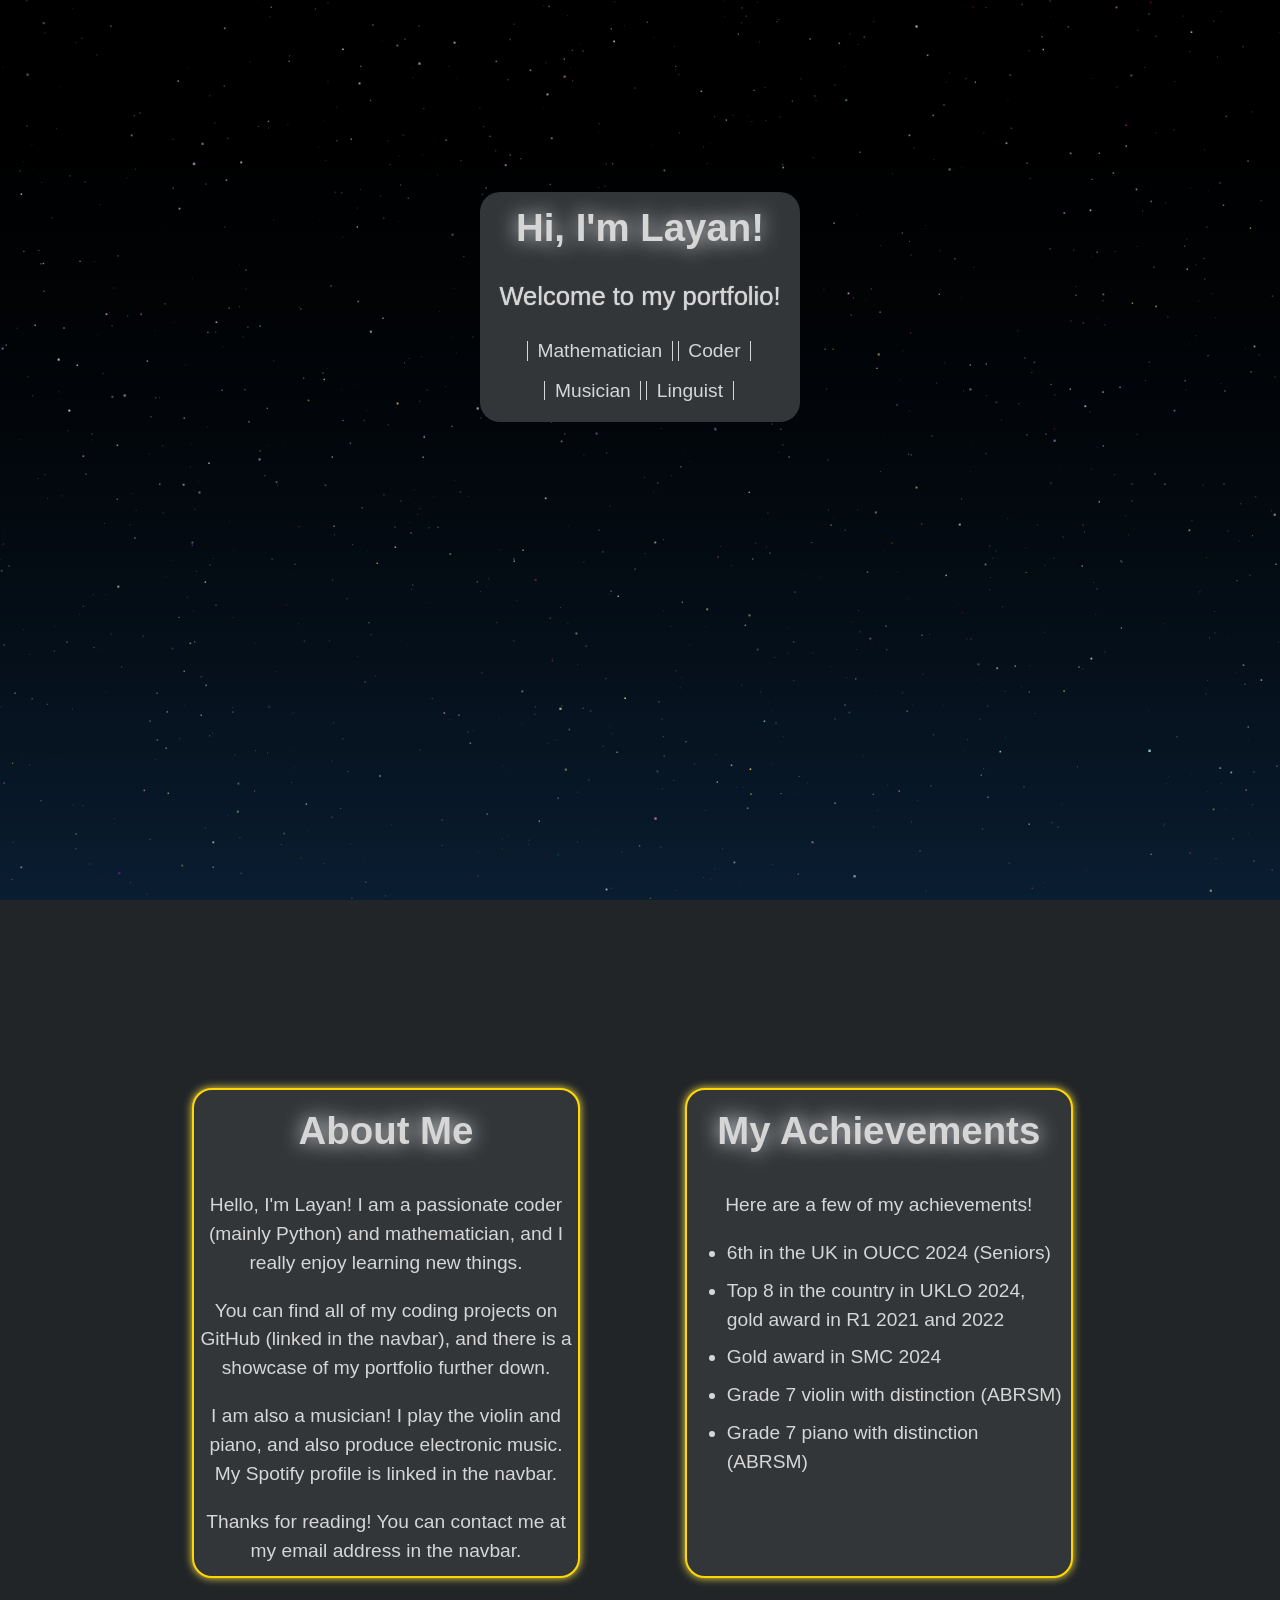
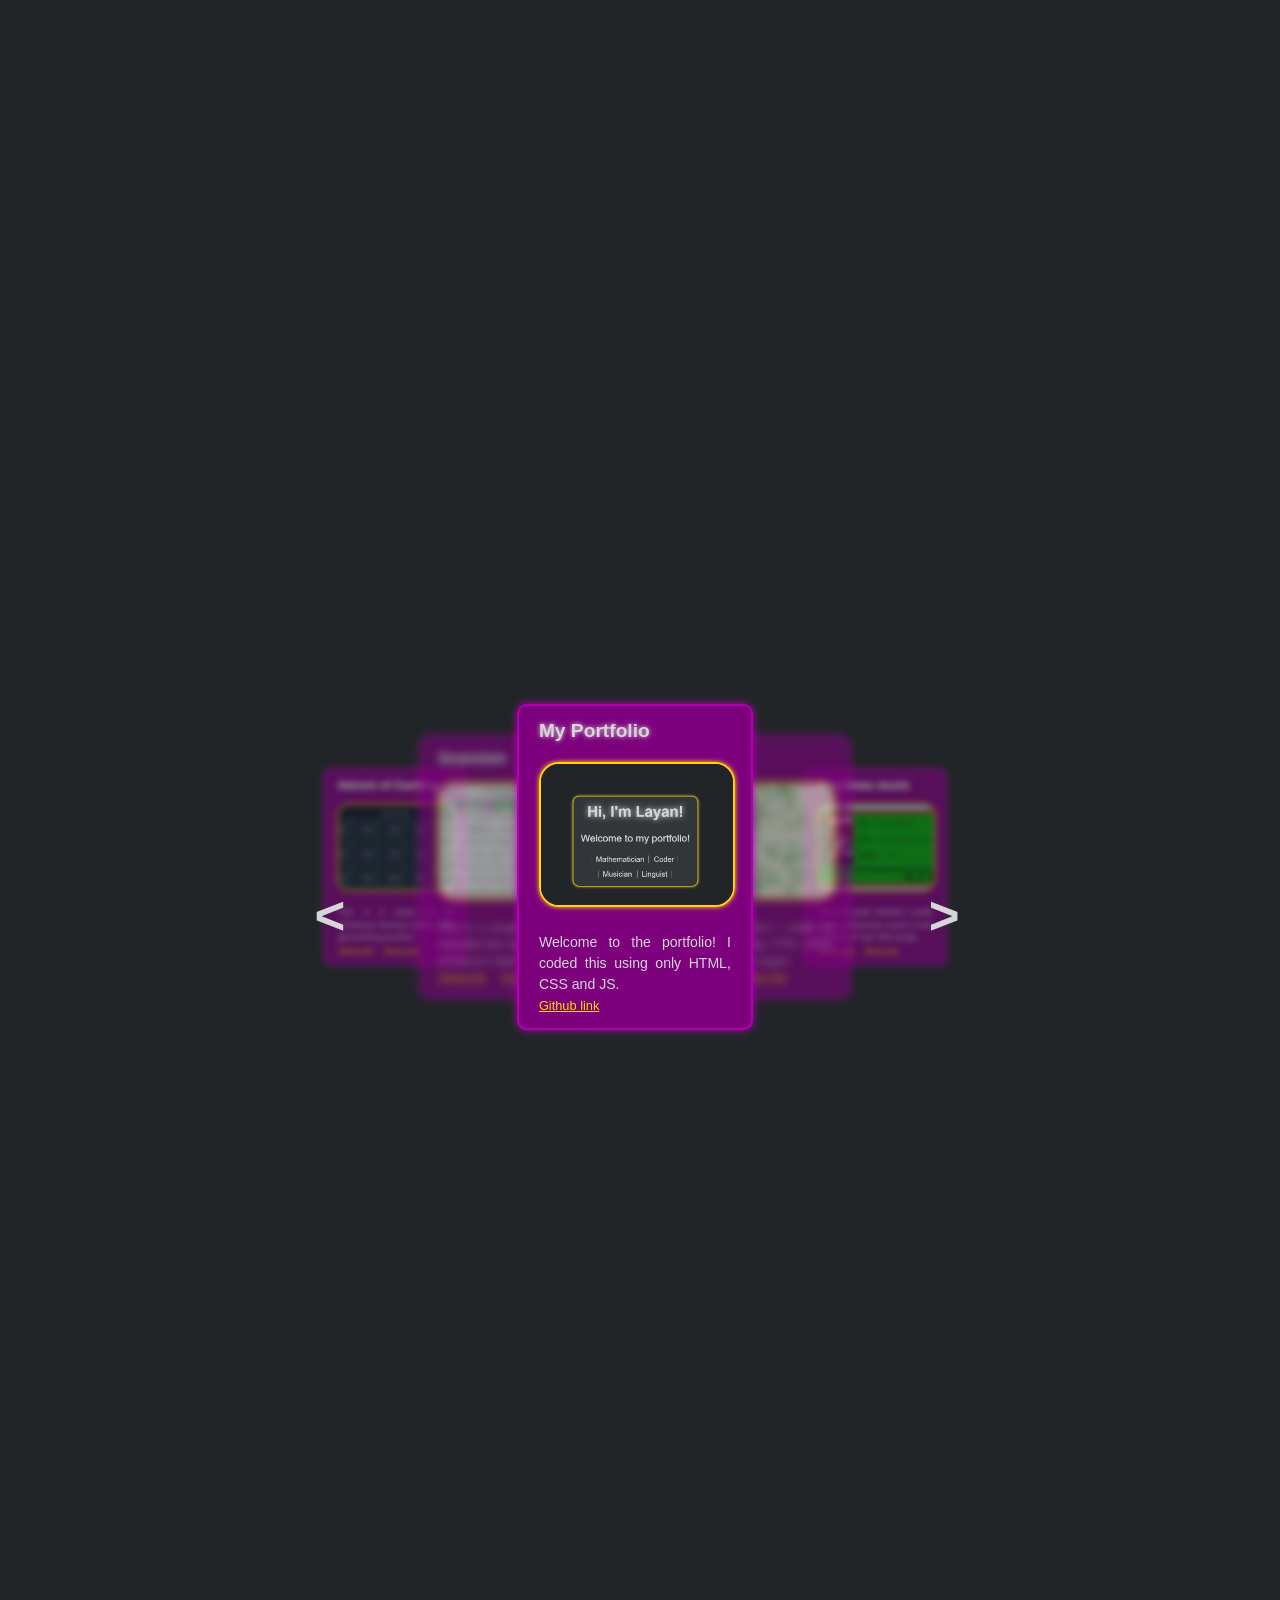
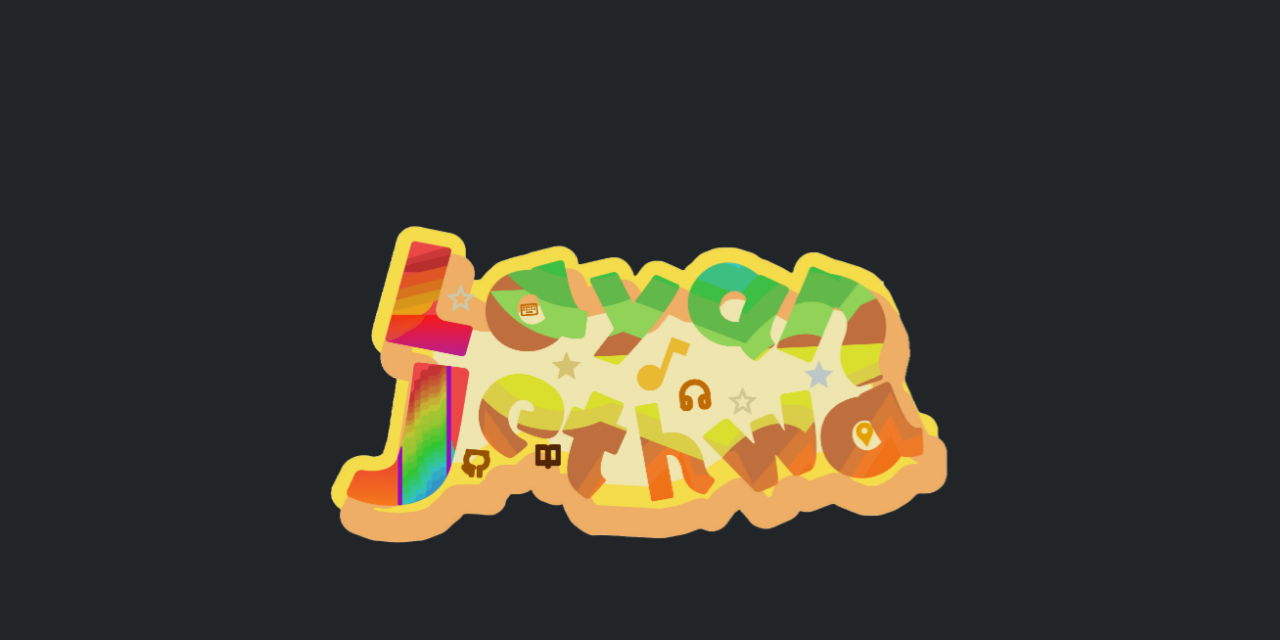
==== commit 0700a740: "added 2 more projects" ====
--- a/index.html
+++ b/index.html
@@ -64,11 +64,15 @@
         <div class="carousel">
 
             <div class="project">
-                <h2 id="project-title">Coming soon..</h2>
-                <img src="portfolio_screenshots/coming-soon.jpg">
+                <h2 id="project-title">Advent of Caching</h2>
+                <img src="portfolio_screenshots/advent-of-caching.png">
                 <p id="project-text">
-                Coming soon!
+                This is a series of 25 Christmas themed coding and geocaching puzzles!
                 </p>
+                <ul id="project-links">
+                    <li><a id="project-link" href="https://github.com/LayanJethwa/advent-of-caching-pub" target="_blank">Github link</a></li>
+                    <li><a id="project-link" href="https://advent-of-caching.vercel.app/" target="_blank">Demo link</a></li>
+                </ul>
             </div>
 
             <div class="project">
@@ -107,11 +111,15 @@
             </div>
 
             <div class="project">
-                <h2 id="project-title">Coming soon..</h2>
-                <img src="portfolio_screenshots/coming-soon.jpg">
+                <h2 id="project-title">Christmas music</h2>
+                <img src="portfolio_screenshots/christmas-music.png">
                 <p id="project-text">
-                Coming soon!
+                This is a static website I made to play Christmas music! It has a library of over 300 songs.
                 </p>
+                <ul id="project-links">
+                    <li><a id="project-link" href="https://github.com/LayanJethwa/christmas-music-player" target="_blank">Github link</a></li>
+                    <li><a id="project-link" href="https://layanjethwa.github.io/christmas-music-player/" target="_blank">Demo link</a></li>
+                </ul>
             </div>
 
             <button id="next">></button>
--- a/style.css
+++ b/style.css
@@ -258,7 +258,7 @@
         height: inherit;
         width: inherit;
         object-fit: cover;
-        margin-top: -1vh;
+        margin-top: 0vh;
         border: 2px solid gold;
         border-radius: 20px;
         box-shadow: 0px 0px 5px gold;
@@ -266,10 +266,10 @@
     #project-title {
         margin-top: -1vh;
         text-shadow: 0px 0px 5px;
-        font-size: 2vw;
+        font-size: 1.5vw;
     }
     #project-text {
-        margin-top: 1vh;
+        margin-top: 2vh;
         font-size: 1.1vw;
     }
     #project-links {
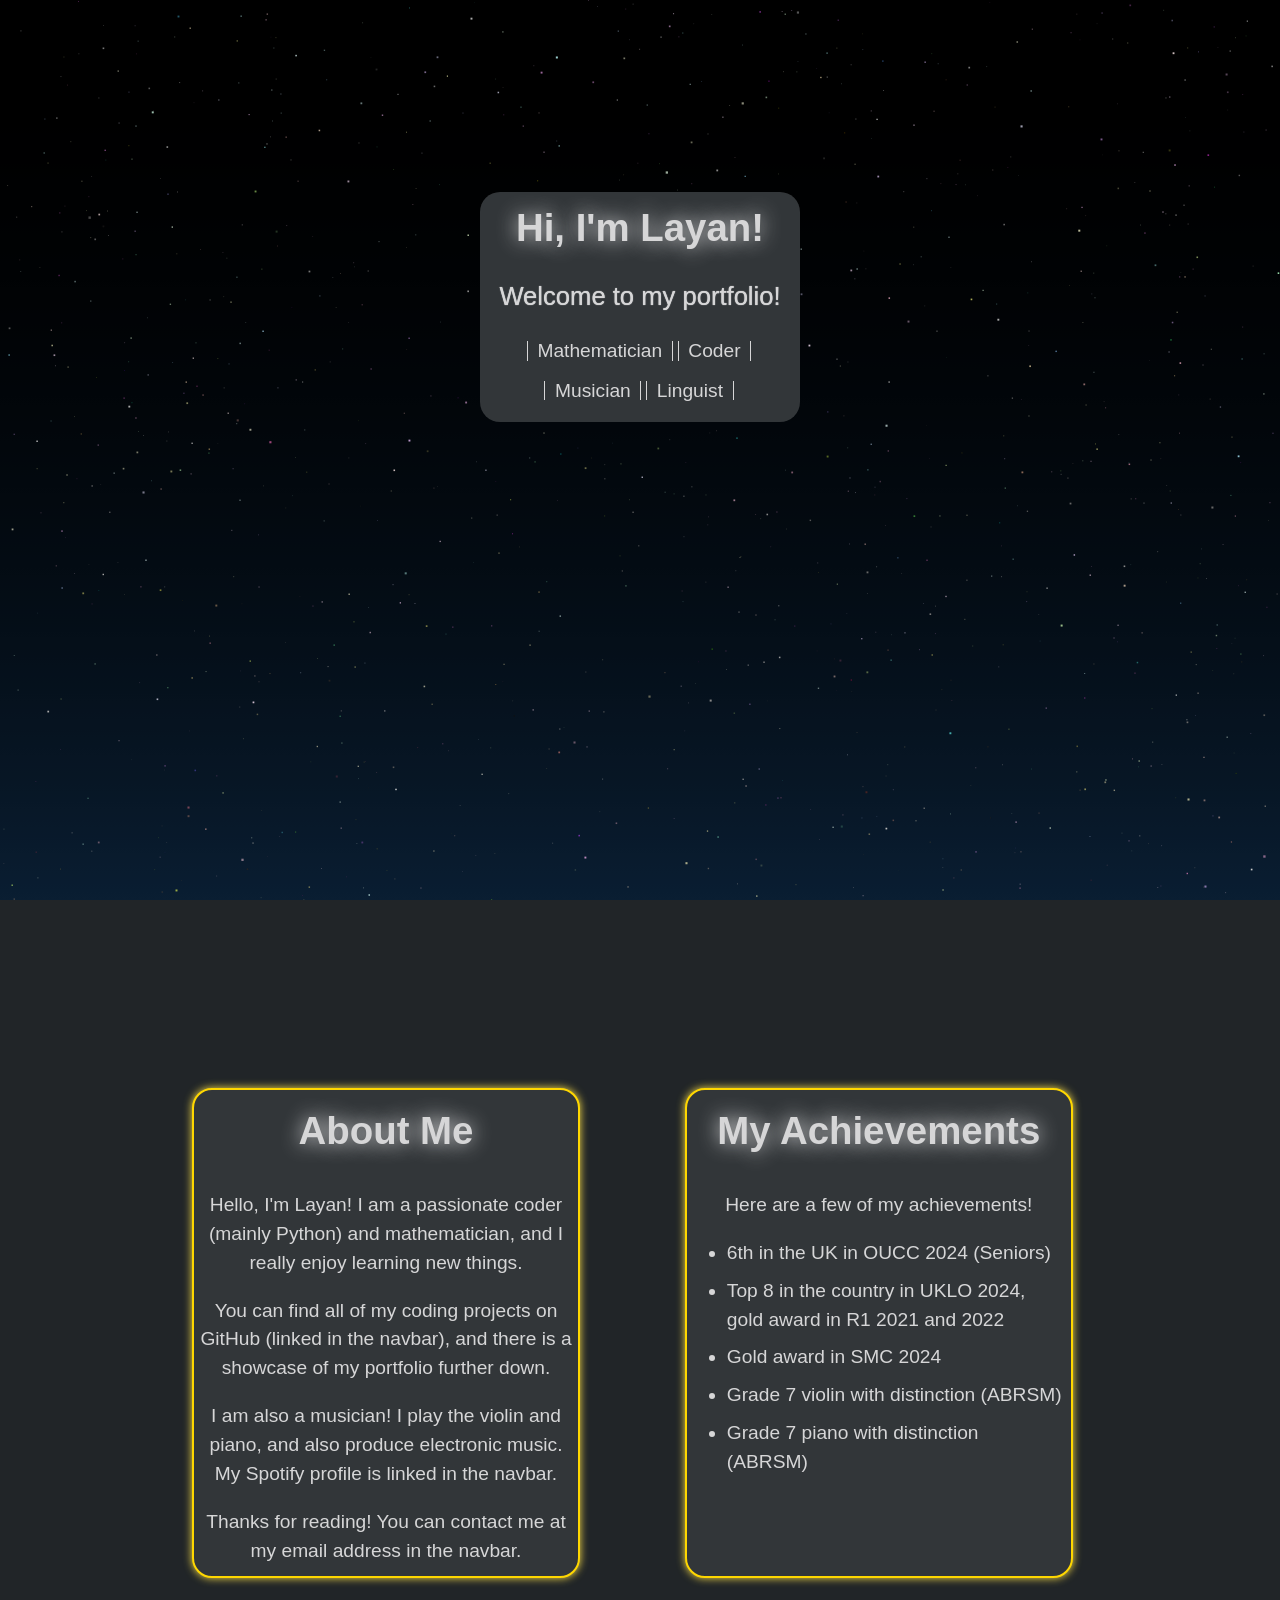
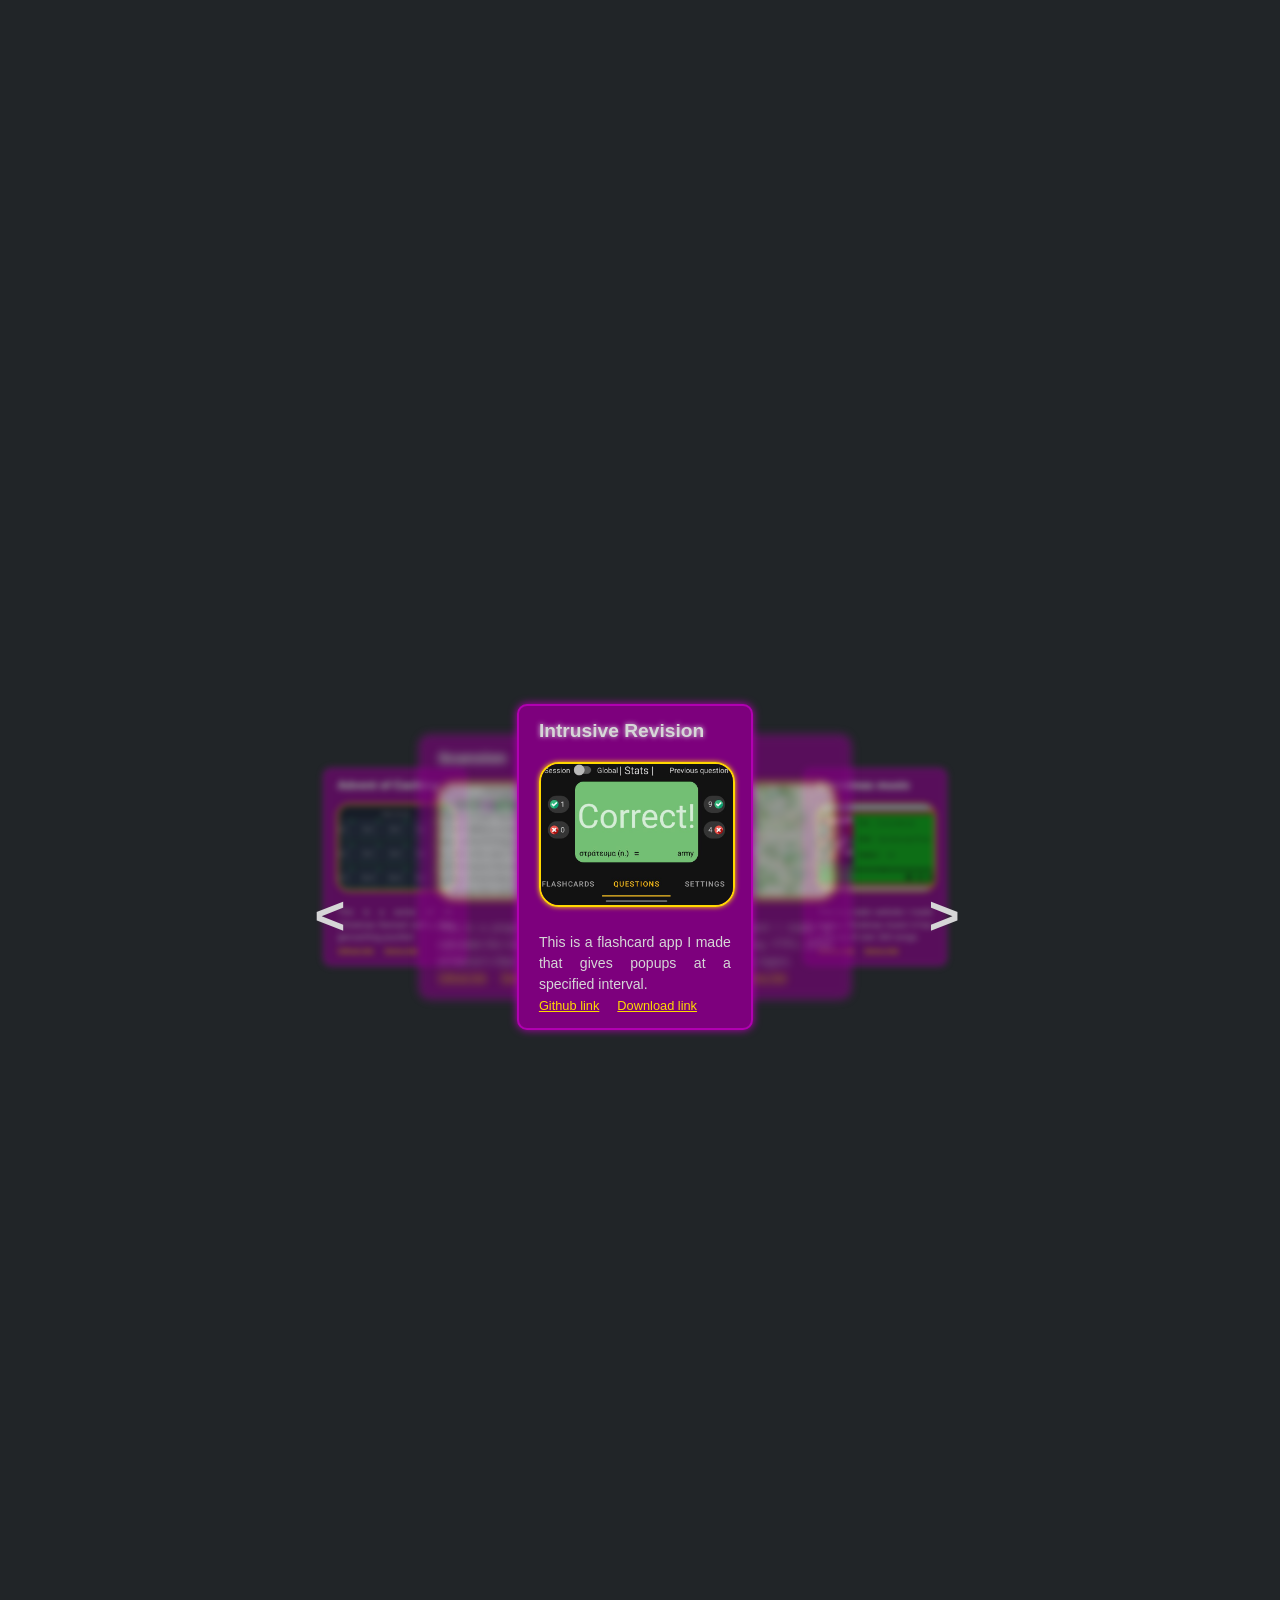
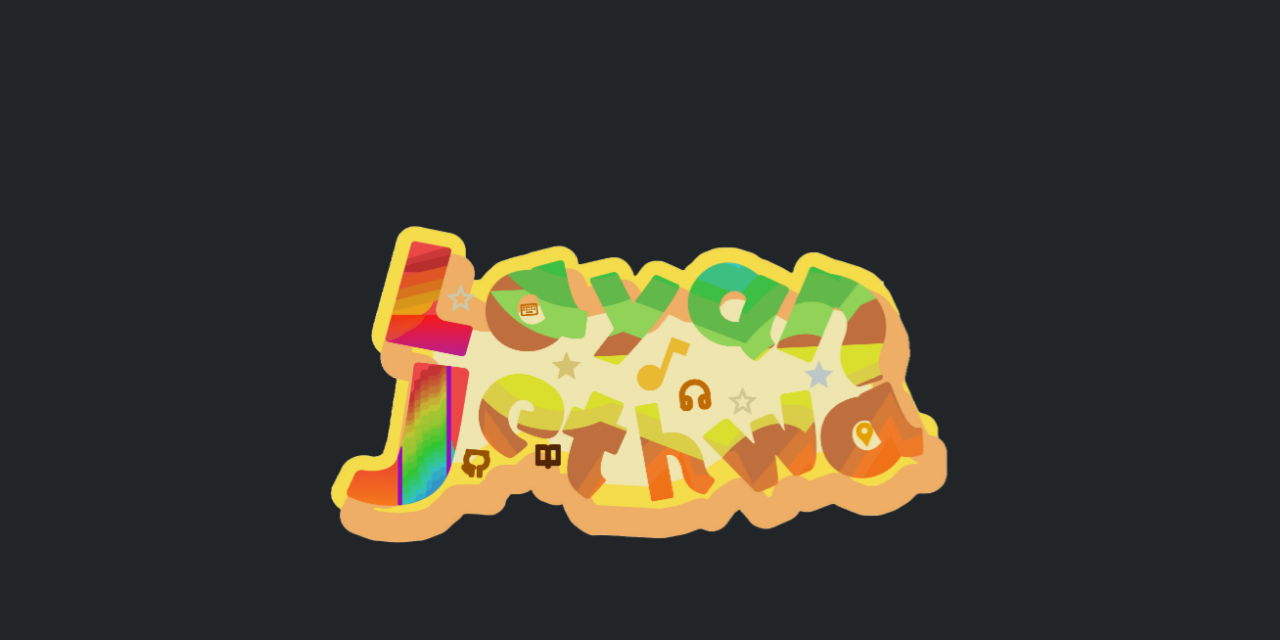
==== commit cdef5449: "changed portfolio to intrusive revision in showcase" ====
--- a/index.html
+++ b/index.html
@@ -88,13 +88,14 @@
             </div>
 
             <div class="project">
-                <h2 id="project-title">My Portfolio</h2>
-                <img src="portfolio_screenshots/portfolio.png">
+                <h2 id="project-title">Intrusive Revision</h2>
+                <img src="portfolio_screenshots/intrusive-revision.png">
                 <p id="project-text">
-                Welcome to the portfolio! I coded this using only HTML, CSS and JS.
+                This is a flashcard app I made that gives popups at a specified interval.
                 </p>
                 <ul id="project-links">
-                    <li><a id="project-link" href="https://github.com/LayanJethwa/portfolio" target="_blank">Github link</a></li>
+                    <li><a id="project-link" href="https://github.com/LayanJethwa/intrusive-revision/" target="_blank">Github link</a></li>
+                    <li><a id="project-link" href="https://github.com/LayanJethwa/intrusive-revision/releases" target="_blank">Download link</a></li>
                 </ul>
             </div>
 
